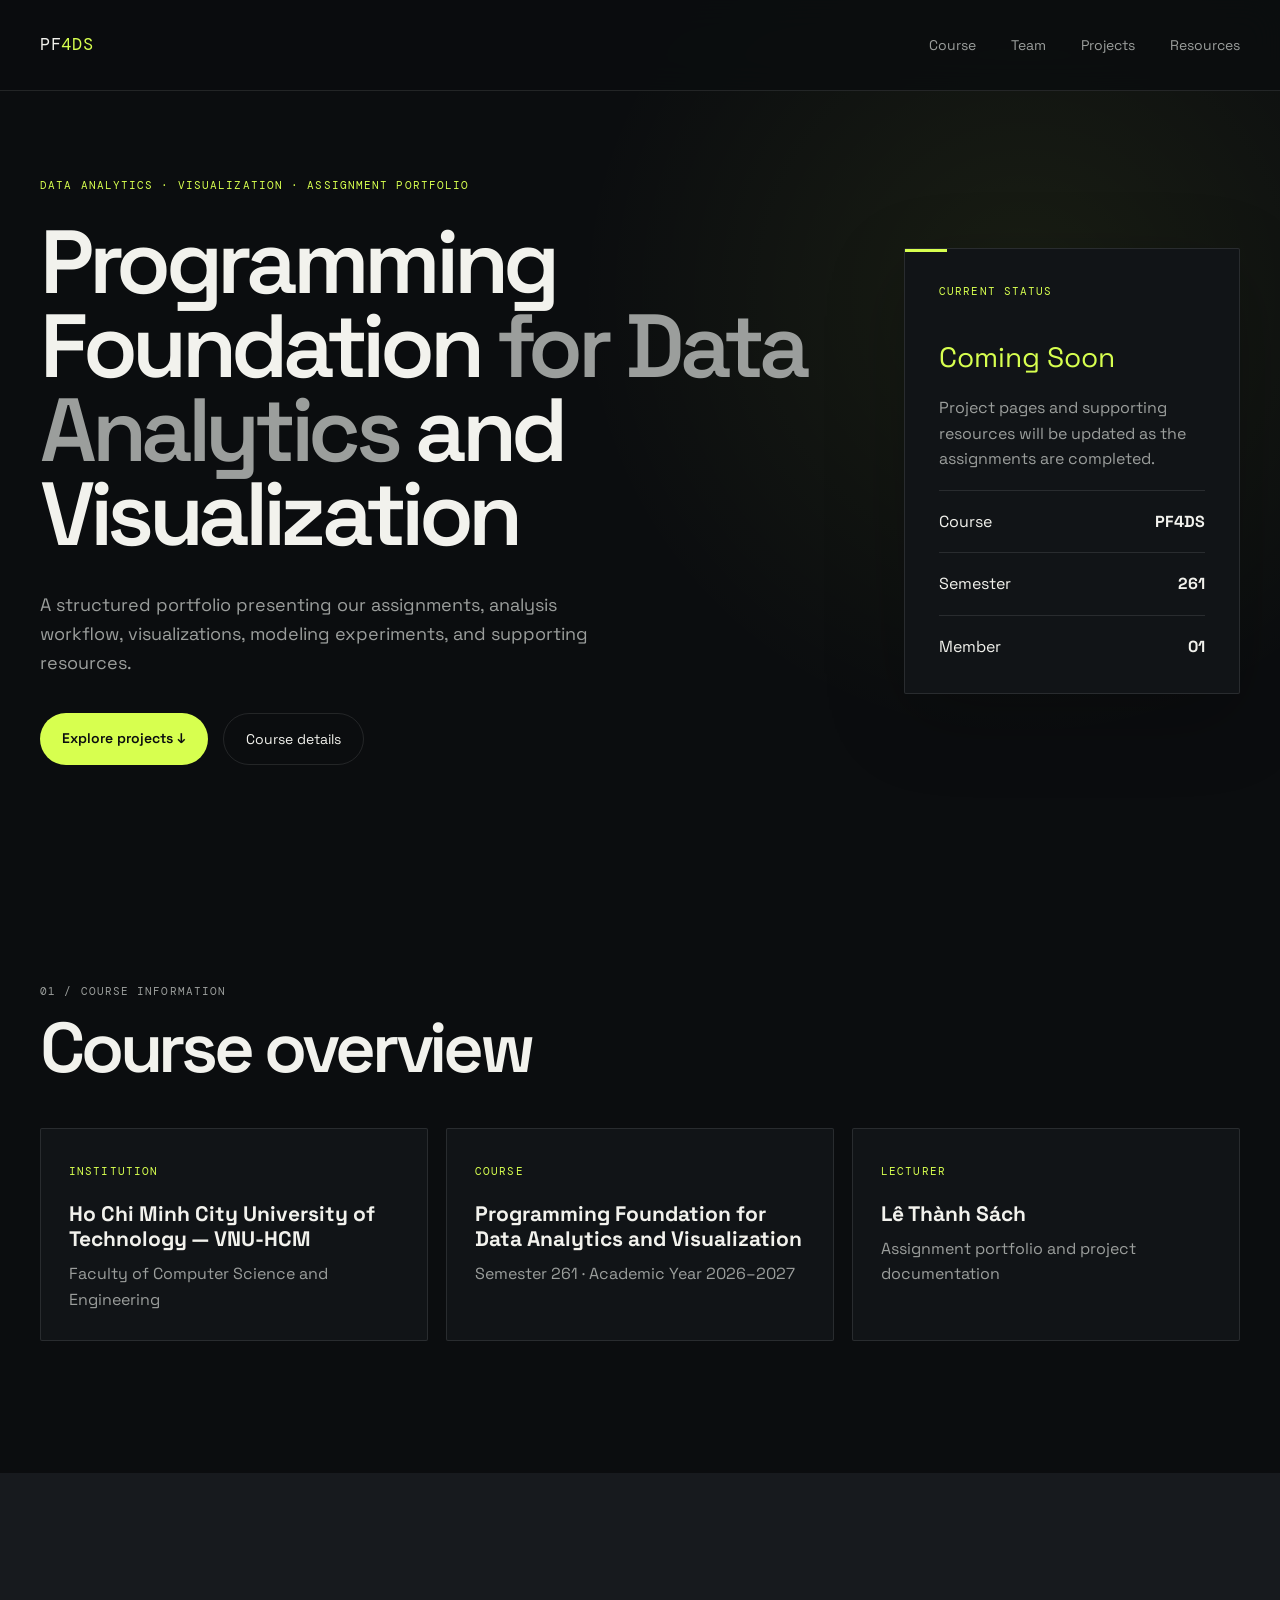
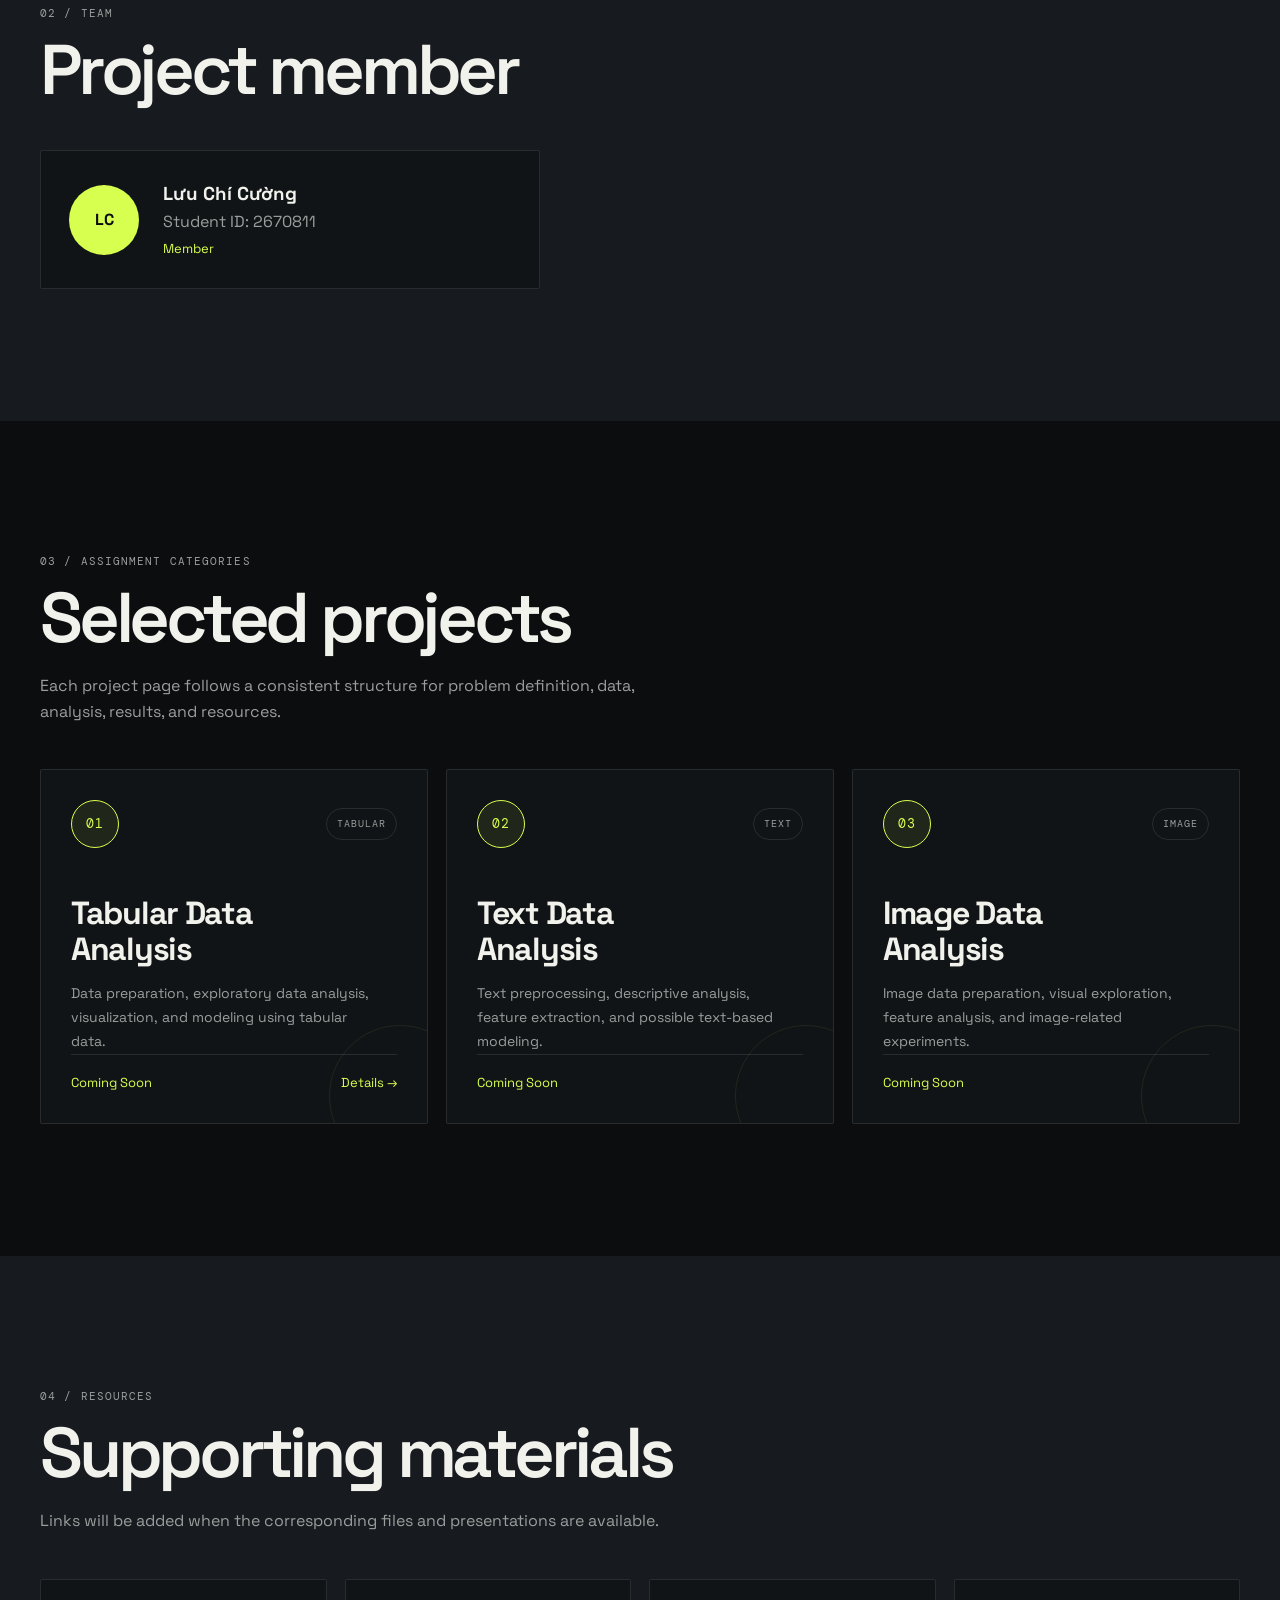
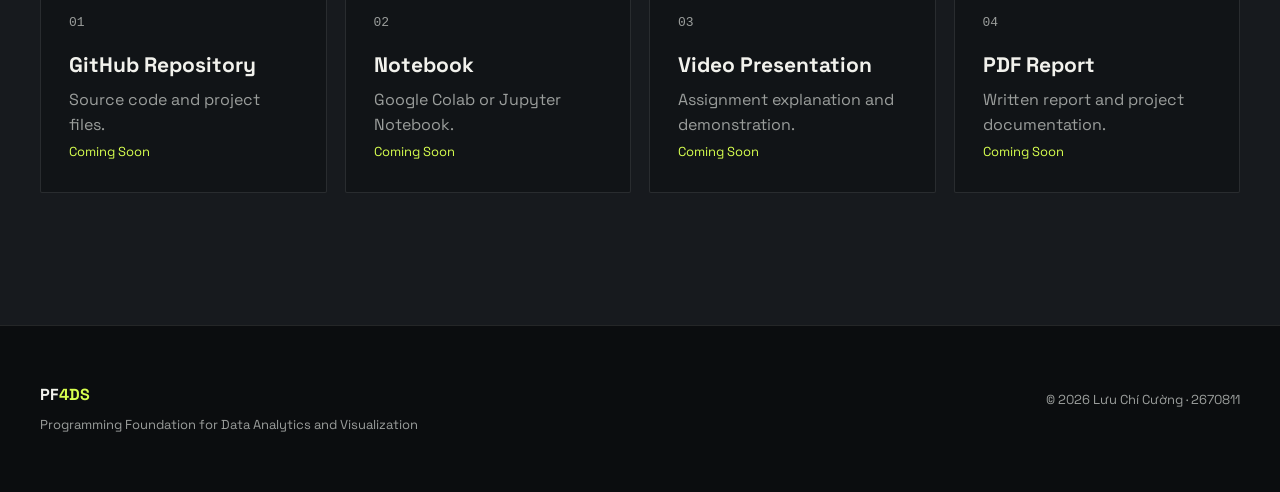
==== PF4DS/index.html @ 656faf9d "Add lift effect to PF4DS analysis cards Co-authored-by: Copilot <223556219+Copilot@users.noreply.git" ====
<!DOCTYPE html>
<html lang="en">
<head>
  <meta charset="UTF-8">
  <meta name="viewport" content="width=device-width, initial-scale=1.0">
  <meta name="description" content="Programming Foundation for Data Analytics and Visualization assignment portfolio.">
  <title>Programming Foundation for Data Analytics and Visualization</title>
  <link rel="stylesheet" href="style.css?v=10">
  <script defer src="script.js"></script>
</head>
<body>
  <header class="site-header">
    <nav class="navbar container">
      <a class="brand" href="index.html">PF<span>4DS</span></a>
      <button class="menu-toggle" aria-label="Toggle navigation" aria-expanded="false">☰</button>
      <div class="nav-links">
        <a href="#course">Course</a>
        <a href="#team">Team</a>
        <a href="#projects">Projects</a>
        <a href="#resources">Resources</a>
      </div>
    </nav>
  </header>

  <main>
    <section class="hero container">
      <div class="hero-copy reveal">
        <p class="eyebrow">DATA ANALYTICS · VISUALIZATION · ASSIGNMENT PORTFOLIO</p>
        <h1>Programming Foundation <span>for Data Analytics</span> and Visualization</h1>
        <p class="hero-description">
          A structured portfolio presenting our assignments, analysis workflow,
          visualizations, modeling experiments, and supporting resources.
        </p>
        <div class="hero-actions">
          <a class="button button-primary" href="#projects">Explore projects ↓</a>
          <a class="button button-secondary" href="#course">Course details</a>
        </div>
      </div>
      <div class="hero-panel reveal">
        <div class="panel-label">CURRENT STATUS</div>
        <div class="status-large">Coming Soon</div>
        <p>Project pages and supporting resources will be updated as the assignments are completed.</p>
        <div class="panel-line"><span>Course</span><strong>PF4DS</strong></div>
        <div class="panel-line"><span>Semester</span><strong>261</strong></div>
        <div class="panel-line"><span>Member</span><strong>01</strong></div>
      </div>
    </section>

    <section id="course" class="section container">
      <div class="section-heading reveal">
        <p class="eyebrow">01 / COURSE INFORMATION</p>
        <h2>Course overview</h2>
      </div>
      <div class="info-grid">
        <article class="info-card reveal">
          <span class="card-label">Institution</span>
          <h3>Ho Chi Minh City University of Technology — VNU-HCM</h3>
          <p>Faculty of Computer Science and Engineering</p>
        </article>
        <article class="info-card reveal">
          <span class="card-label">Course</span>
          <h3>Programming Foundation for Data Analytics and Visualization</h3>
          <p>Semester 261 · Academic Year 2026–2027</p>
        </article>
        <article class="info-card reveal">
          <span class="card-label">Lecturer</span>
          <h3>Lê Thành Sách</h3>
          <p>Assignment portfolio and project documentation</p>
        </article>
      </div>
    </section>

    <section id="team" class="section section-muted">
      <div class="container">
        <div class="section-heading reveal">
          <p class="eyebrow">02 / TEAM</p>
          <h2>Project member</h2>
        </div>
        <div class="team-card reveal">
          <div class="avatar">LC</div>
          <div>
            <h3>Lưu Chí Cường</h3>
            <p>Student ID: 2670811</p>
            <span class="tag">Member</span>
          </div>
        </div>
      </div>
    </section>

    <section id="projects" class="section container">
      <div class="section-heading reveal">
        <p class="eyebrow">03 / ASSIGNMENT CATEGORIES</p>
        <h2>Selected projects</h2>
        <p>Each project page follows a consistent structure for problem definition, data, analysis, results, and resources.</p>
      </div>

      <div class="project-grid">
        <article class="project-card reveal">
          <div class="project-top"><span class="project-number" aria-label="Project 01">01</span><span class="project-type">TABULAR</span></div>
          <h3>Tabular Data Analysis</h3>
          <p>Data preparation, exploratory data analysis, visualization, and modeling using tabular data.</p>
          <div class="project-footer"><span class="coming-soon">Coming Soon</span><a class="text-link" href="../tabular/index.html">Details →</a></div>
        </article>

        <article class="project-card reveal">
          <div class="project-top"><span class="project-number" aria-label="Project 02">02</span><span class="project-type">TEXT</span></div>
          <h3>Text Data Analysis</h3>
          <p>Text preprocessing, descriptive analysis, feature extraction, and possible text-based modeling.</p>
          <div class="project-footer"><span class="coming-soon">Coming Soon</span></div>
        </article>

        <article class="project-card reveal">
          <div class="project-top"><span class="project-number" aria-label="Project 03">03</span><span class="project-type">IMAGE</span></div>
          <h3>Image Data Analysis</h3>
          <p>Image data preparation, visual exploration, feature analysis, and image-related experiments.</p>
          <div class="project-footer"><span class="coming-soon">Coming Soon</span></div>
        </article>
      </div>
    </section>

    <section id="resources" class="section section-muted">
      <div class="container">
        <div class="section-heading reveal">
          <p class="eyebrow">04 / RESOURCES</p>
          <h2>Supporting materials</h2>
          <p>Links will be added when the corresponding files and presentations are available.</p>
        </div>
        <div class="resource-grid">
          <div class="resource-card reveal"><span>01</span><h3>GitHub Repository</h3><p>Source code and project files.</p><span class="coming-soon">Coming Soon</span></div>
          <div class="resource-card reveal"><span>02</span><h3>Notebook</h3><p>Google Colab or Jupyter Notebook.</p><span class="coming-soon">Coming Soon</span></div>
          <div class="resource-card reveal"><span>03</span><h3>Video Presentation</h3><p>Assignment explanation and demonstration.</p><span class="coming-soon">Coming Soon</span></div>
          <div class="resource-card reveal"><span>04</span><h3>PDF Report</h3><p>Written report and project documentation.</p><span class="coming-soon">Coming Soon</span></div>
        </div>
      </div>
    </section>
  </main>

  <footer class="site-footer">
    <div class="container footer-content">
      <div><strong>PF<span>4DS</span></strong><p>Programming Foundation for Data Analytics and Visualization</p></div>
      <p>© 2026 Lưu Chí Cường · 2670811</p>
    </div>
  </footer>
</body>
</html>
---- PF4DS/style.css ----
@import url("https://fonts.googleapis.com/css2?family=DM+Mono:wght@400;500&family=Space+Grotesk:wght@400;500;600;700&display=swap");

:root {
    --bg: #0b0d0f;
    --surface: #111417;
    --surface-2: #171a1e;
    --text: #f2f2ed;
    --muted: #9b9e9c;
    --accent: #d7ff4f;
    --border: rgba(255, 255, 255, 0.1);
    --border-strong: rgba(215, 255, 79, 0.38);
    --max-width: 1200px;
}

* {
    margin: 0;
    padding: 0;
    box-sizing: border-box;
}

html {
    scroll-behavior: smooth;
}

body {
    background:
        radial-gradient(circle at 80% 8%, rgba(215, 255, 79, 0.07), transparent 28rem),
        var(--bg);
    color: var(--text);
    font-family: "Space Grotesk", Arial, sans-serif;
    line-height: 1.6;
    overflow-x: hidden;
}

a {
    color: inherit;
    text-decoration: none;
}

.container {
    width: min(var(--max-width), calc(100% - 48px));
    margin-inline: auto;
}

.site-header {
    position: sticky;
    top: 0;
    z-index: 20;
    background: rgba(11, 13, 15, 0.86);
    backdrop-filter: blur(16px);
    border-bottom: 1px solid var(--border);
}

.navbar {
    height: 90px;
    display: flex;
    align-items: center;
    justify-content: space-between;
}

.brand {
    font-family: "DM Mono", monospace;
    font-size: 17px;
    letter-spacing: 0.04em;
}

.brand span,
.site-footer strong span {
    color: var(--accent);
}

.nav-links {
    display: flex;
    gap: 35px;
}

.nav-links a {
    color: var(--muted);
    font-size: 14px;
}

.nav-links a:hover {
    color: var(--text);
}

.nav-links a,
.button,
.project-card,
.info-card,
.resource-card,
.team-card {
    transition: color 0.25s ease, background-color 0.25s ease,
        border-color 0.25s ease, transform 0.35s ease, opacity 0.35s ease;
}

.button-primary:hover {
    background: #e5ff80;
    transform: translateY(-3px);
}

.button-secondary:hover {
    border-color: var(--accent);
    transform: translateY(-3px);
}

.project-card:hover,
.info-card:hover,
.resource-card:hover,
.team-card:hover {
    border-color: rgba(215, 255, 79, 0.5);
    transform: translateY(-6px);
}

.project-card {
    transition: color 0.25s ease, background-color 0.35s ease,
        border-color 0.35s ease, box-shadow 0.35s ease, transform 0.35s ease;
}

.project-card:hover {
    background: linear-gradient(145deg, #171b1e, var(--surface));
    border-color: var(--border-strong);
    transform: translateY(-12px);
    box-shadow: 0 24px 52px rgba(0, 0, 0, 0.38),
        0 0 0 1px rgba(215, 255, 79, 0.12),
        0 0 36px rgba(215, 255, 79, 0.08);
}

.project-card.reveal.visible:hover {
    transform: translateY(-12px);
}

.project-card::before {
    content: "";
    position: absolute;
    inset: 0;
    background: linear-gradient(120deg, transparent 25%, rgba(215, 255, 79, 0.08), transparent 75%);
    transform: translateX(-115%);
    transition: transform 0.6s ease;
    pointer-events: none;
}

.project-card:hover::before {
    transform: translateX(115%);
}

.project-card > * {
    position: relative;
    z-index: 1;
    transition: transform 0.35s ease;
}

.project-card:hover .project-top {
    transform: translateY(-3px);
}

.project-card:hover h3 {
    transform: translateX(4px);
}

.project-card:hover .project-number {
    box-shadow: 0 0 0 5px rgba(215, 255, 79, 0.1);
}

.reveal {
    opacity: 0;
    transform: translateY(24px);
    transition: opacity 0.7s ease, transform 0.7s ease;
}

.project-card.reveal {
    transition: opacity 0.7s ease, transform 0.35s ease,
        background-color 0.35s ease, border-color 0.35s ease,
        box-shadow 0.35s ease;
}

.reveal.visible {
    opacity: 1;
    transform: translateY(0);
}

.info-grid .reveal:nth-child(2),
.project-grid .reveal:nth-child(2),
.resource-grid .reveal:nth-child(2) {
    transition-delay: 0.08s;
}

.info-grid .reveal:nth-child(3),
.project-grid .reveal:nth-child(3),
.resource-grid .reveal:nth-child(3) {
    transition-delay: 0.16s;
}

.resource-grid .reveal:nth-child(4) {
    transition-delay: 0.24s;
}

.menu-toggle {
    display: none;
    border: 0;
    background: transparent;
    color: var(--text);
    font-size: 24px;
}

.hero {
    min-height: min(760px, calc(100vh - 90px));
    display: grid;
    grid-template-columns: minmax(0, 1.4fr) minmax(280px, 0.6fr);
    align-items: center;
    gap: 80px;
    padding-top: 72px;
    padding-bottom: 72px;
}

.eyebrow,
.card-label,
.panel-label,
.project-type {
    color: var(--accent);
    font-family: "DM Mono", monospace;
    font-size: 11px;
    letter-spacing: 0.1em;
    text-transform: uppercase;
}

.hero h1 {
    max-width: 850px;
    margin-top: 25px;
    font-size: clamp(3.5rem, 7vw, 6.5rem);
    font-weight: 600;
    line-height: 0.94;
    letter-spacing: -0.06em;
}

.hero h1 span {
    color: var(--muted);
}

.hero-description {
    max-width: 550px;
    margin-top: 35px;
    color: var(--muted);
    font-size: 18px;
}

.hero-actions {
    display: flex;
    flex-wrap: wrap;
    gap: 15px;
    margin-top: 35px;
}

.button {
    display: inline-block;
    padding: 14px 22px;
    border-radius: 100px;
    font-size: 14px;
}

.button-primary {
    background: var(--accent);
    color: var(--bg);
    font-weight: 600;
}

.button-secondary {
    border: 1px solid var(--border);
}

.hero-panel,
.info-card,
.project-card,
.resource-card,
.team-card {
    background: var(--surface);
    border: 1px solid var(--border);
}

.hero-panel {
    position: relative;
    padding: 34px;
    border-radius: 2px;
    box-shadow: 0 24px 80px rgba(0, 0, 0, 0.24);
}

.hero-panel::before {
    content: "";
    position: absolute;
    top: 0;
    left: 0;
    width: 42px;
    height: 3px;
    background: var(--accent);
}

.status-large {
    margin: 35px 0 15px;
    color: var(--accent);
    font-size: 28px;
}

.hero-panel p,
.info-card p,
.project-card p,
.resource-card p,
.team-card p,
.section-heading > p {
    color: var(--muted);
}

.panel-line,
.project-footer {
    display: flex;
    justify-content: space-between;
    gap: 20px;
    padding-top: 18px;
    margin-top: 18px;
    border-top: 1px solid var(--border);
}

.section {
    padding: 132px 0;
    scroll-margin-top: 90px;
}

.section-muted {
    background: var(--surface-2);
}

.section-heading {
    margin-bottom: 45px;
}

.section-heading h2 {
    margin-top: 12px;
    font-size: clamp(2.8rem, 5.5vw, 5.5rem);
    font-weight: 600;
    line-height: 1;
    letter-spacing: -0.06em;
}

.section-heading > p:last-child {
    max-width: 620px;
    margin-top: 20px;
}

.info-grid,
.project-grid,
.resource-grid {
    display: grid;
    gap: 18px;
}

.info-grid {
    grid-template-columns: repeat(3, 1fr);
}

.info-card,
.resource-card {
    padding: 28px;
    border-radius: 2px;
}

.info-card h3,
.resource-card h3 {
    margin: 18px 0 10px;
    font-size: 21px;
    line-height: 1.2;
}

.team-card {
    display: flex;
    align-items: center;
    gap: 24px;
    max-width: 500px;
    padding: 28px;
    border-radius: 2px;
}

.avatar {
    display: grid;
    width: 70px;
    height: 70px;
    place-items: center;
    background: var(--accent);
    color: var(--bg);
    font-weight: 700;
    border-radius: 50%;
}

.tag,
.coming-soon,
.text-link {
    color: var(--accent);
    font-size: 13px;
}

.project-grid {
    grid-template-columns: repeat(3, 1fr);
}

.project-card {
    position: relative;
    min-height: 320px;
    padding: 30px;
    display: flex;
    flex-direction: column;
    border-radius: 2px;
    overflow: hidden;
}

.project-card::after {
    content: "";
    position: absolute;
    right: -44px;
    bottom: -44px;
    width: 140px;
    height: 140px;
    border: 1px solid rgba(215, 255, 79, 0.08);
    border-radius: 50%;
    pointer-events: none;
}

.project-top {
    display: flex;
    align-items: center;
    justify-content: space-between;
    gap: 16px;
}

.project-number {
    display: inline-grid;
    width: 48px;
    height: 48px;
    place-items: center;
    flex: 0 0 48px;
    border: 1px solid var(--accent);
    border-radius: 50%;
    background: rgba(215, 255, 79, 0.08);
    color: var(--accent);
    font-family: "DM Mono", monospace;
    font-size: 13px;
    letter-spacing: 0.04em;
}

.project-card:hover .project-number {
    background: var(--accent);
    color: var(--bg);
}

.project-type {
    padding: 7px 10px;
    border: 1px solid var(--border);
    border-radius: 999px;
    color: var(--muted);
    font-size: 10px;
}

.project-card h3 {
    max-width: 260px;
    margin-top: 48px;
    font-size: clamp(1.7rem, 2.5vw, 2rem);
    line-height: 1.12;
    letter-spacing: -0.04em;
}

.project-card p {
    max-width: 310px;
    margin-top: 14px;
    font-size: 14px;
    line-height: 1.7;
}

.project-footer {
    margin-top: auto;
}

.resource-grid {
    grid-template-columns: repeat(4, 1fr);
}

.resource-card > span:first-child {
    color: var(--muted);
    font-family: monospace;
}

.site-footer {
    padding: 56px 0;
    border-top: 1px solid var(--border);
}

.footer-content {
    display: flex;
    justify-content: space-between;
    gap: 30px;
}

.site-footer p {
    max-width: 400px;
    margin-top: 8px;
    color: var(--muted);
    font-size: 13px;
}

@media (max-width: 800px) {
    .navbar {
        height: 72px;
    }

    .menu-toggle {
        display: block;
    }

    .nav-links {
        display: none;
        position: absolute;
        top: 72px;
        right: 24px;
        left: 24px;
        z-index: 10;
        flex-direction: column;
        gap: 0;
        padding: 12px 18px;
        background: var(--surface);
        border: 1px solid var(--border);
    }

    .nav-links.open {
        display: flex;
    }

    .nav-links a {
        padding: 10px 0;
    }

    .hero {
        min-height: auto;
        grid-template-columns: 1fr;
        gap: 45px;
        padding-top: 76px;
        padding-bottom: 76px;
    }

    .hero h1 {
        font-size: clamp(3rem, 13vw, 5rem);
        letter-spacing: -0.055em;
    }

    .info-grid,
    .project-grid,
    .resource-grid {
        grid-template-columns: 1fr;
    }

    .section {
        padding: 88px 0;
    }

    .footer-content {
        flex-direction: column;
    }
}

@media (prefers-reduced-motion: reduce) {
    html {
        scroll-behavior: auto;
    }

    *,
    *::before,
    *::after {
        transition-duration: 0.01ms !important;
        animation-duration: 0.01ms !important;
        animation-iteration-count: 1 !important;
    }

    .reveal {
        opacity: 1;
        transform: none;
    }
}
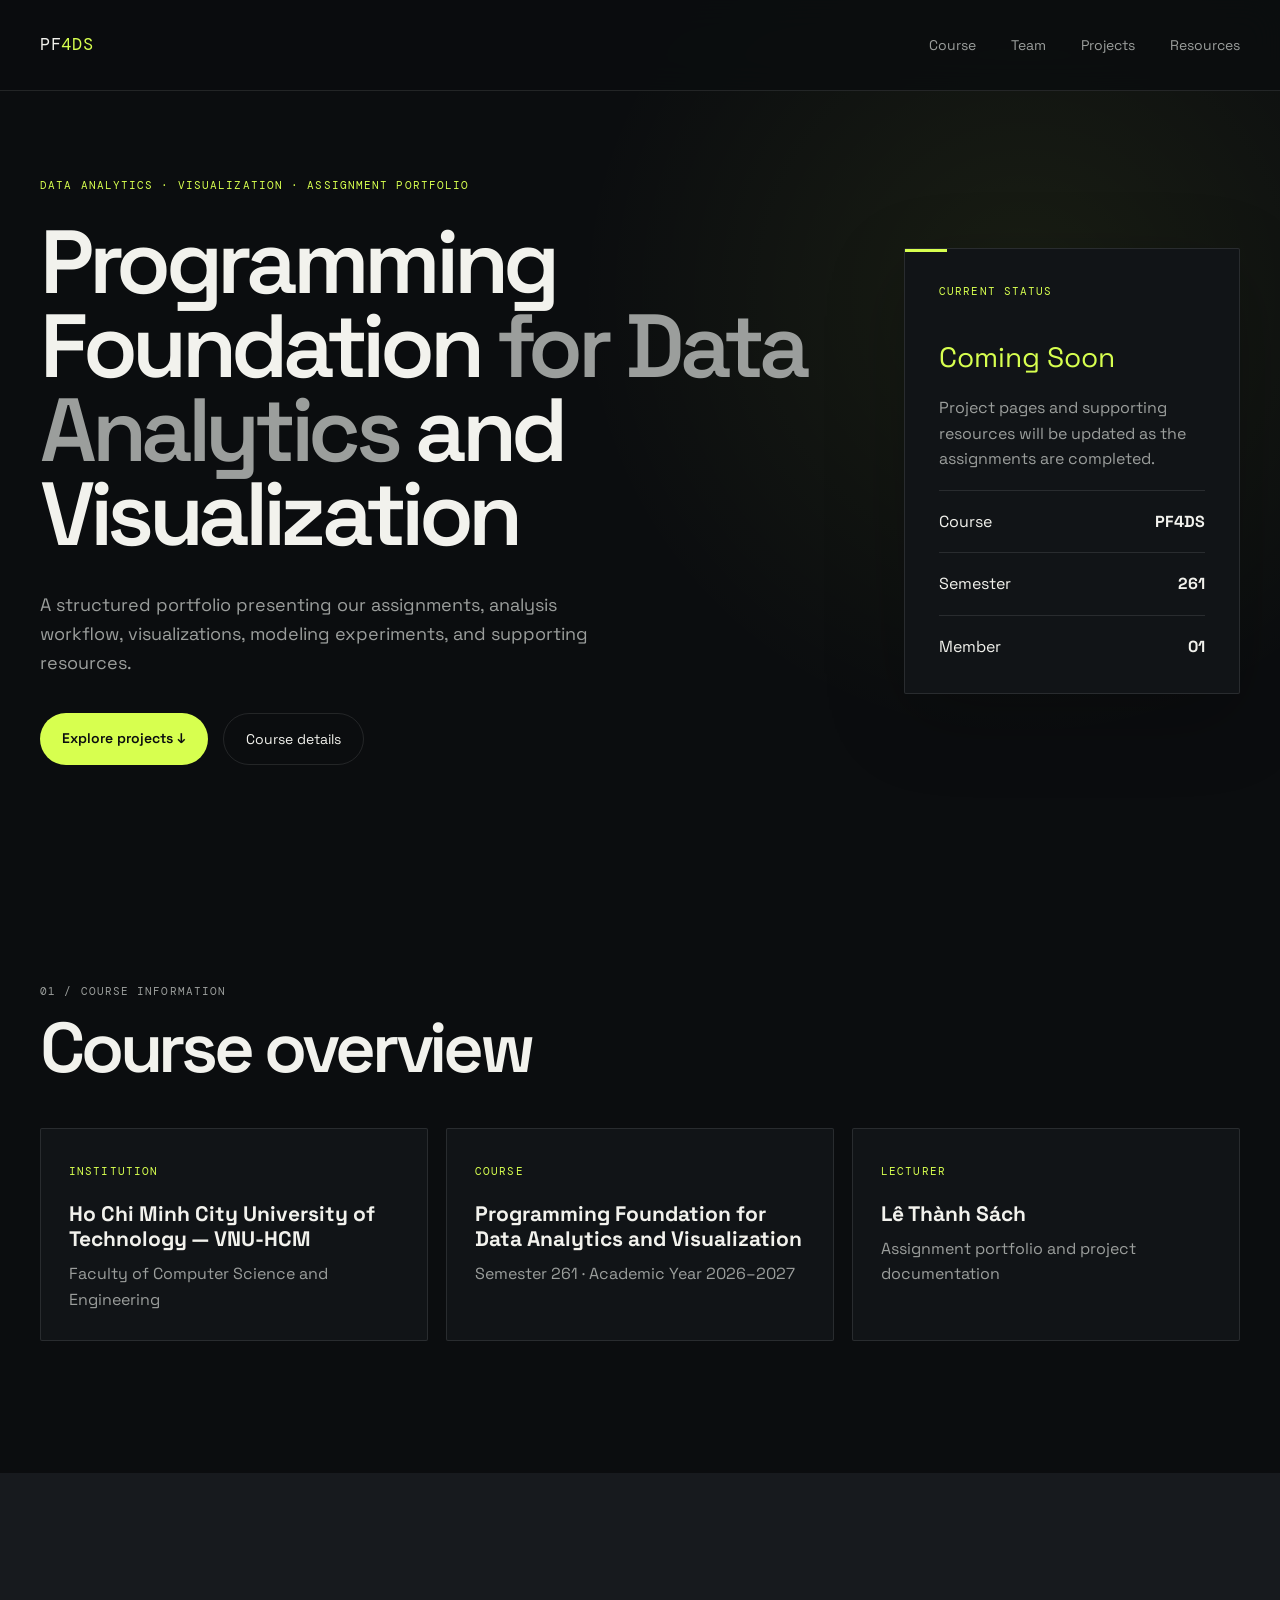
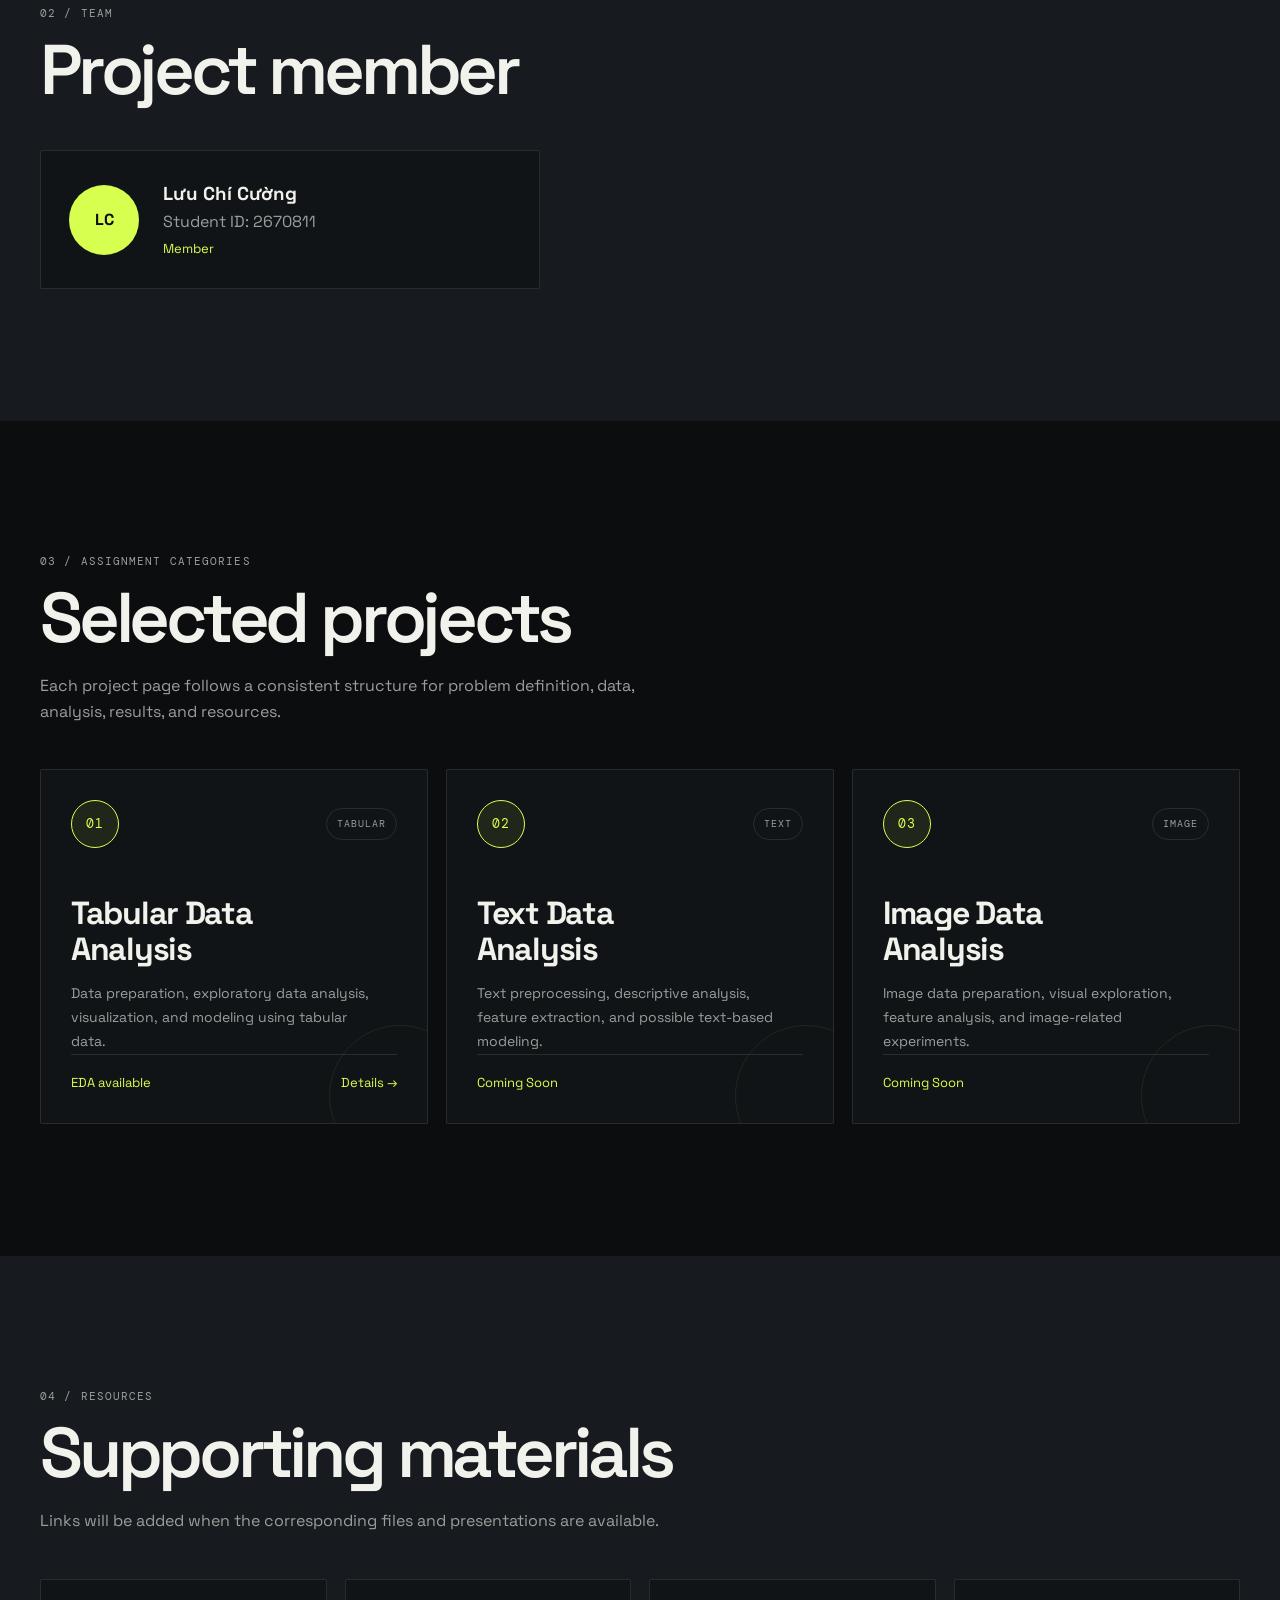
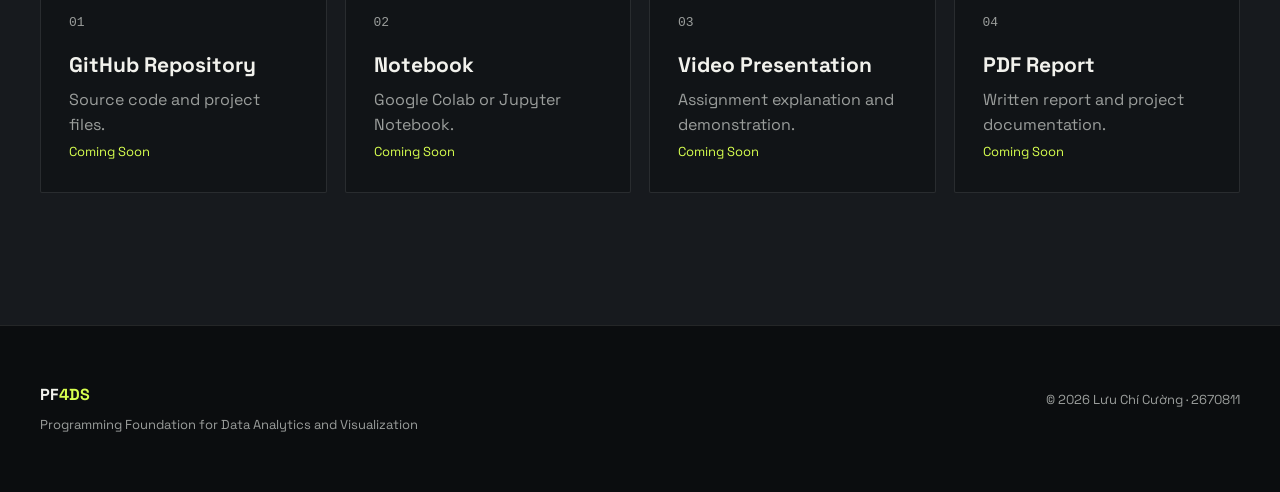
==== commit 6396a5bb: "Publish Adult Income tabular page under PF4DS Co-authored-by: Copilot <223556219+Copilot@users.norep" ====
--- a/PF4DS/index.html
+++ b/PF4DS/index.html
@@ -5,7 +5,7 @@
   <meta name="viewport" content="width=device-width, initial-scale=1.0">
   <meta name="description" content="Programming Foundation for Data Analytics and Visualization assignment portfolio.">
   <title>Programming Foundation for Data Analytics and Visualization</title>
-  <link rel="stylesheet" href="style.css?v=10">
+  <link rel="stylesheet" href="style.css?v=11">
   <script defer src="script.js"></script>
 </head>
 <body>
@@ -99,7 +99,7 @@
           <div class="project-top"><span class="project-number" aria-label="Project 01">01</span><span class="project-type">TABULAR</span></div>
           <h3>Tabular Data Analysis</h3>
           <p>Data preparation, exploratory data analysis, visualization, and modeling using tabular data.</p>
-          <div class="project-footer"><span class="coming-soon">Coming Soon</span><a class="text-link" href="../tabular/index.html">Details →</a></div>
+          <div class="project-footer"><span class="coming-soon">EDA available</span><a class="text-link" href="tabular/index.html">Details →</a></div>
         </article>
 
         <article class="project-card reveal">
--- a/PF4DS/style.css
+++ b/PF4DS/style.css
@@ -119,14 +119,15 @@
 .project-card:hover {
     background: linear-gradient(145deg, #171b1e, var(--surface));
     border-color: var(--border-strong);
-    transform: translateY(-12px);
+    transform: translateY(-14px) scale(1.015);
+    z-index: 2;
     box-shadow: 0 24px 52px rgba(0, 0, 0, 0.38),
         0 0 0 1px rgba(215, 255, 79, 0.12),
-        0 0 36px rgba(215, 255, 79, 0.08);
+        0 0 42px rgba(215, 255, 79, 0.1);
 }
 
 .project-card.reveal.visible:hover {
-    transform: translateY(-12px);
+    transform: translateY(-14px) scale(1.015);
 }
 
 .project-card::before {
@@ -397,10 +398,12 @@
 
 .project-grid {
     grid-template-columns: repeat(3, 1fr);
+    perspective: 1000px;
 }
 
 .project-card {
     position: relative;
+    z-index: 0;
     min-height: 320px;
     padding: 30px;
     display: flex;
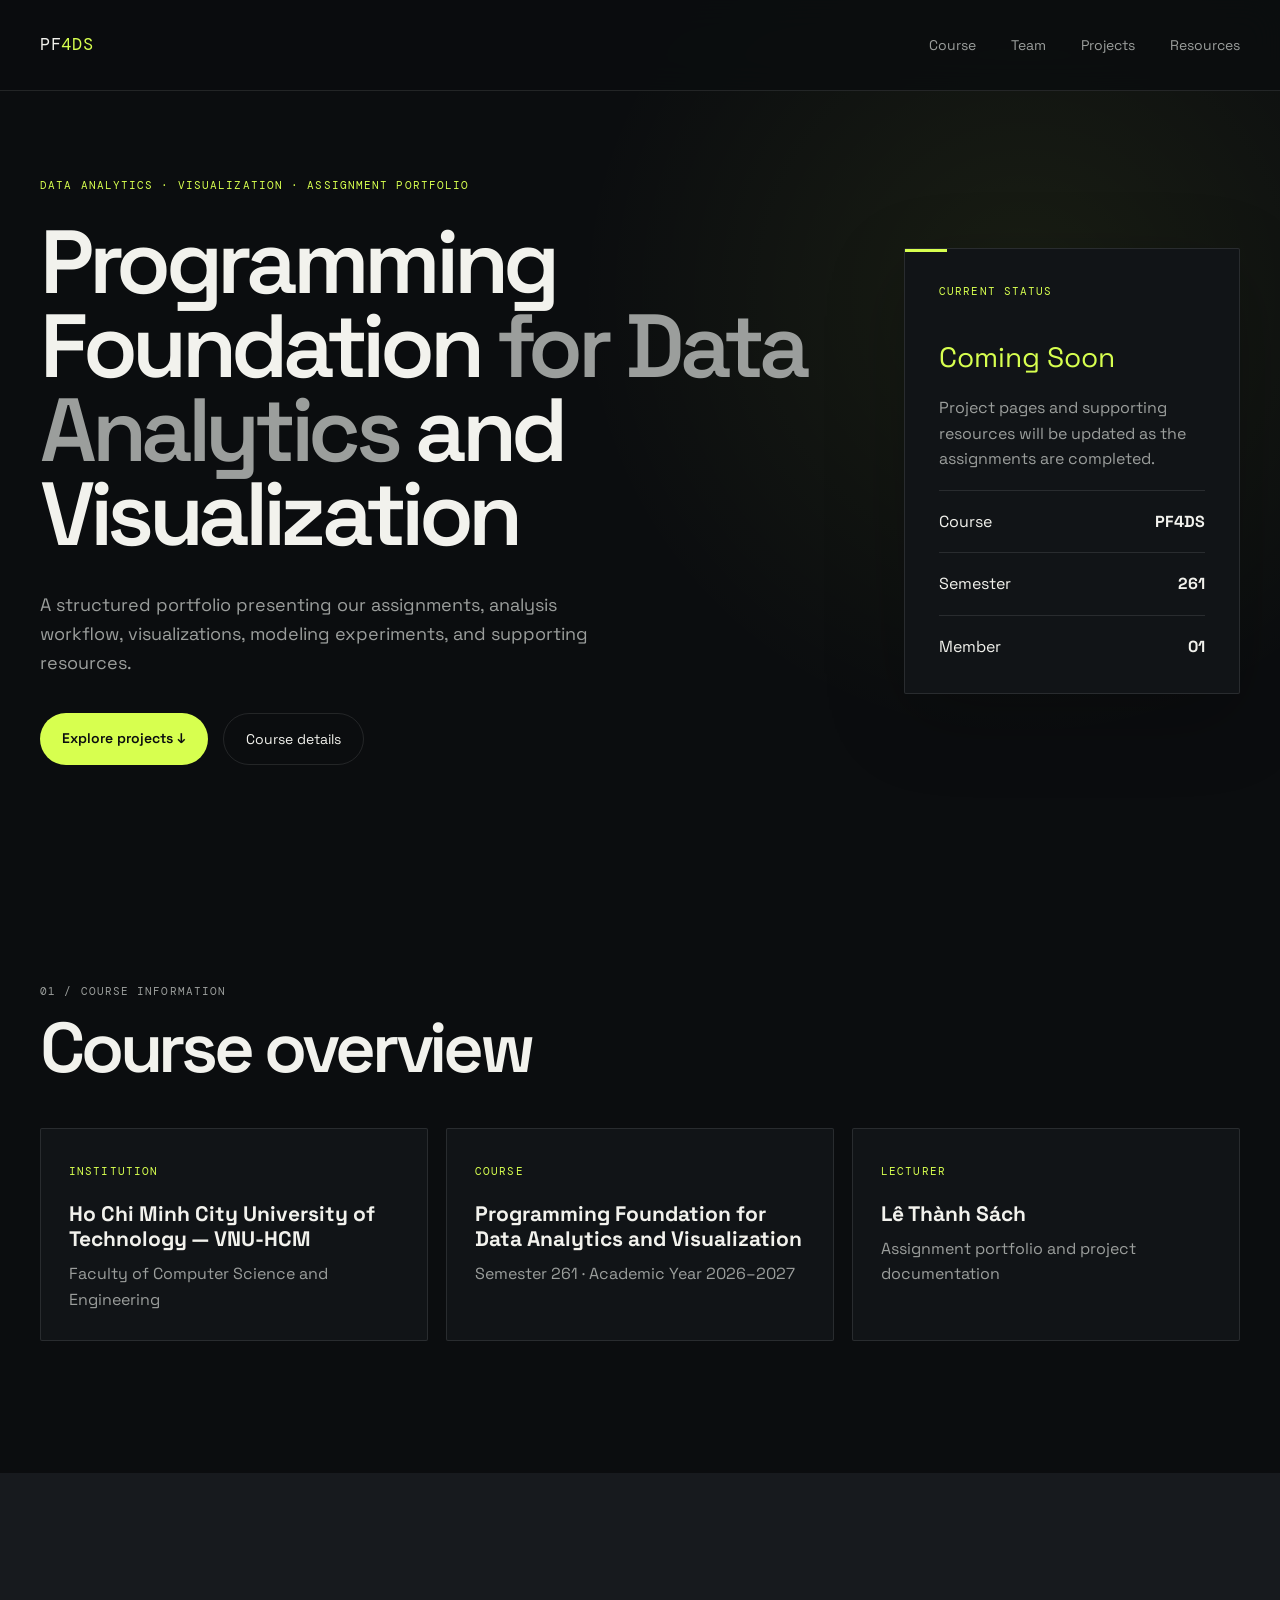
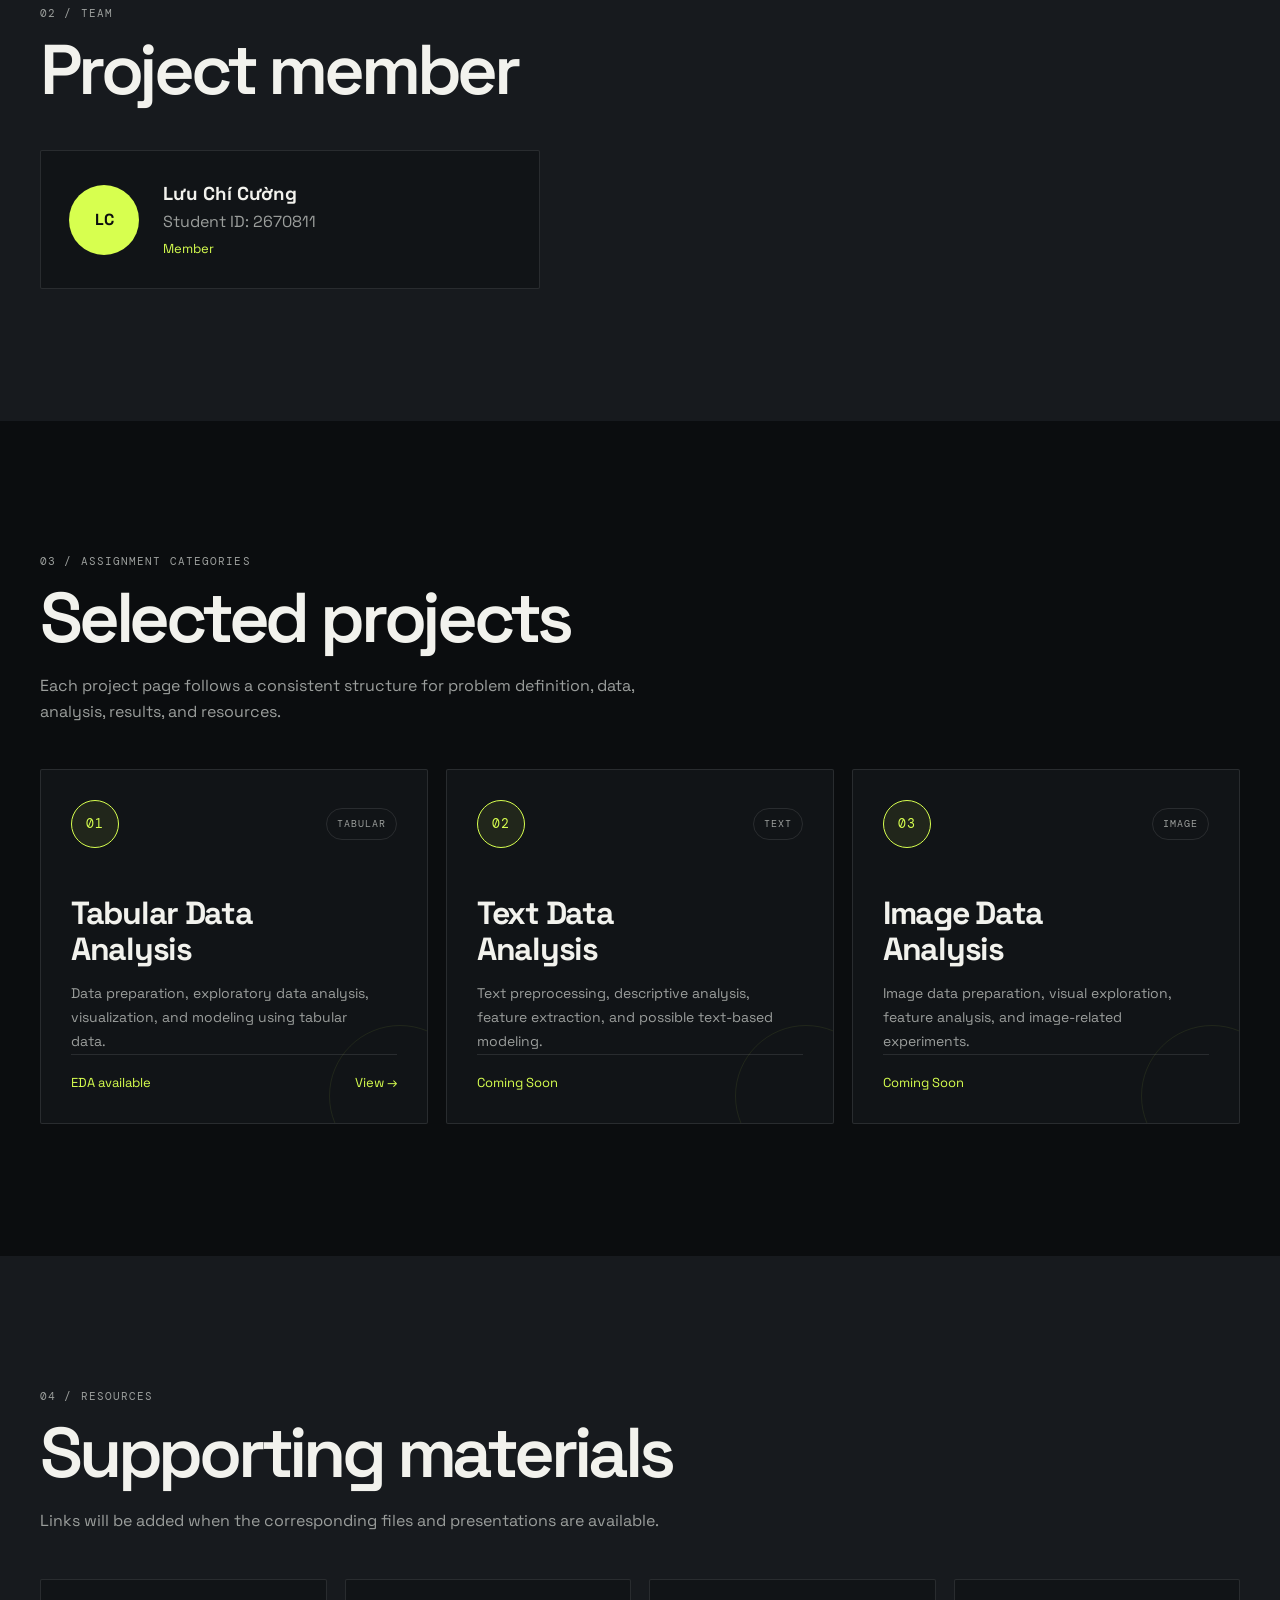
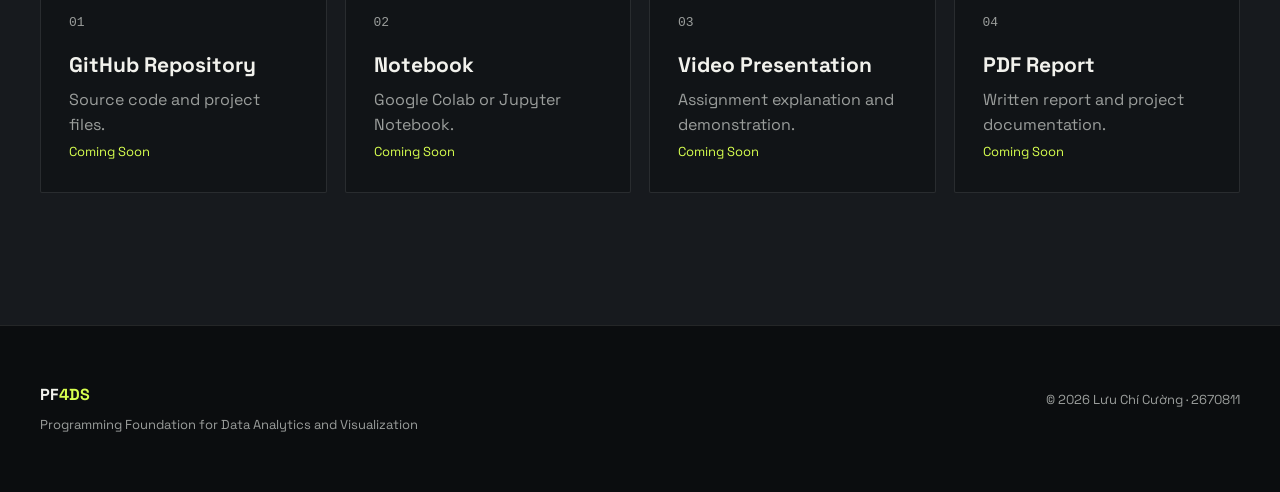
==== commit 8e4128af: "Refine tabular hero and landing view link Co-authored-by: Copilot <223556219+Copilot@users.noreply.g" ====
--- a/PF4DS/index.html
+++ b/PF4DS/index.html
@@ -99,7 +99,7 @@
           <div class="project-top"><span class="project-number" aria-label="Project 01">01</span><span class="project-type">TABULAR</span></div>
           <h3>Tabular Data Analysis</h3>
           <p>Data preparation, exploratory data analysis, visualization, and modeling using tabular data.</p>
-          <div class="project-footer"><span class="coming-soon">EDA available</span><a class="text-link" href="tabular/index.html">Details →</a></div>
+          <div class="project-footer"><span class="coming-soon">EDA available</span><a class="text-link" href="tabular/">View →</a></div>
         </article>
 
         <article class="project-card reveal">
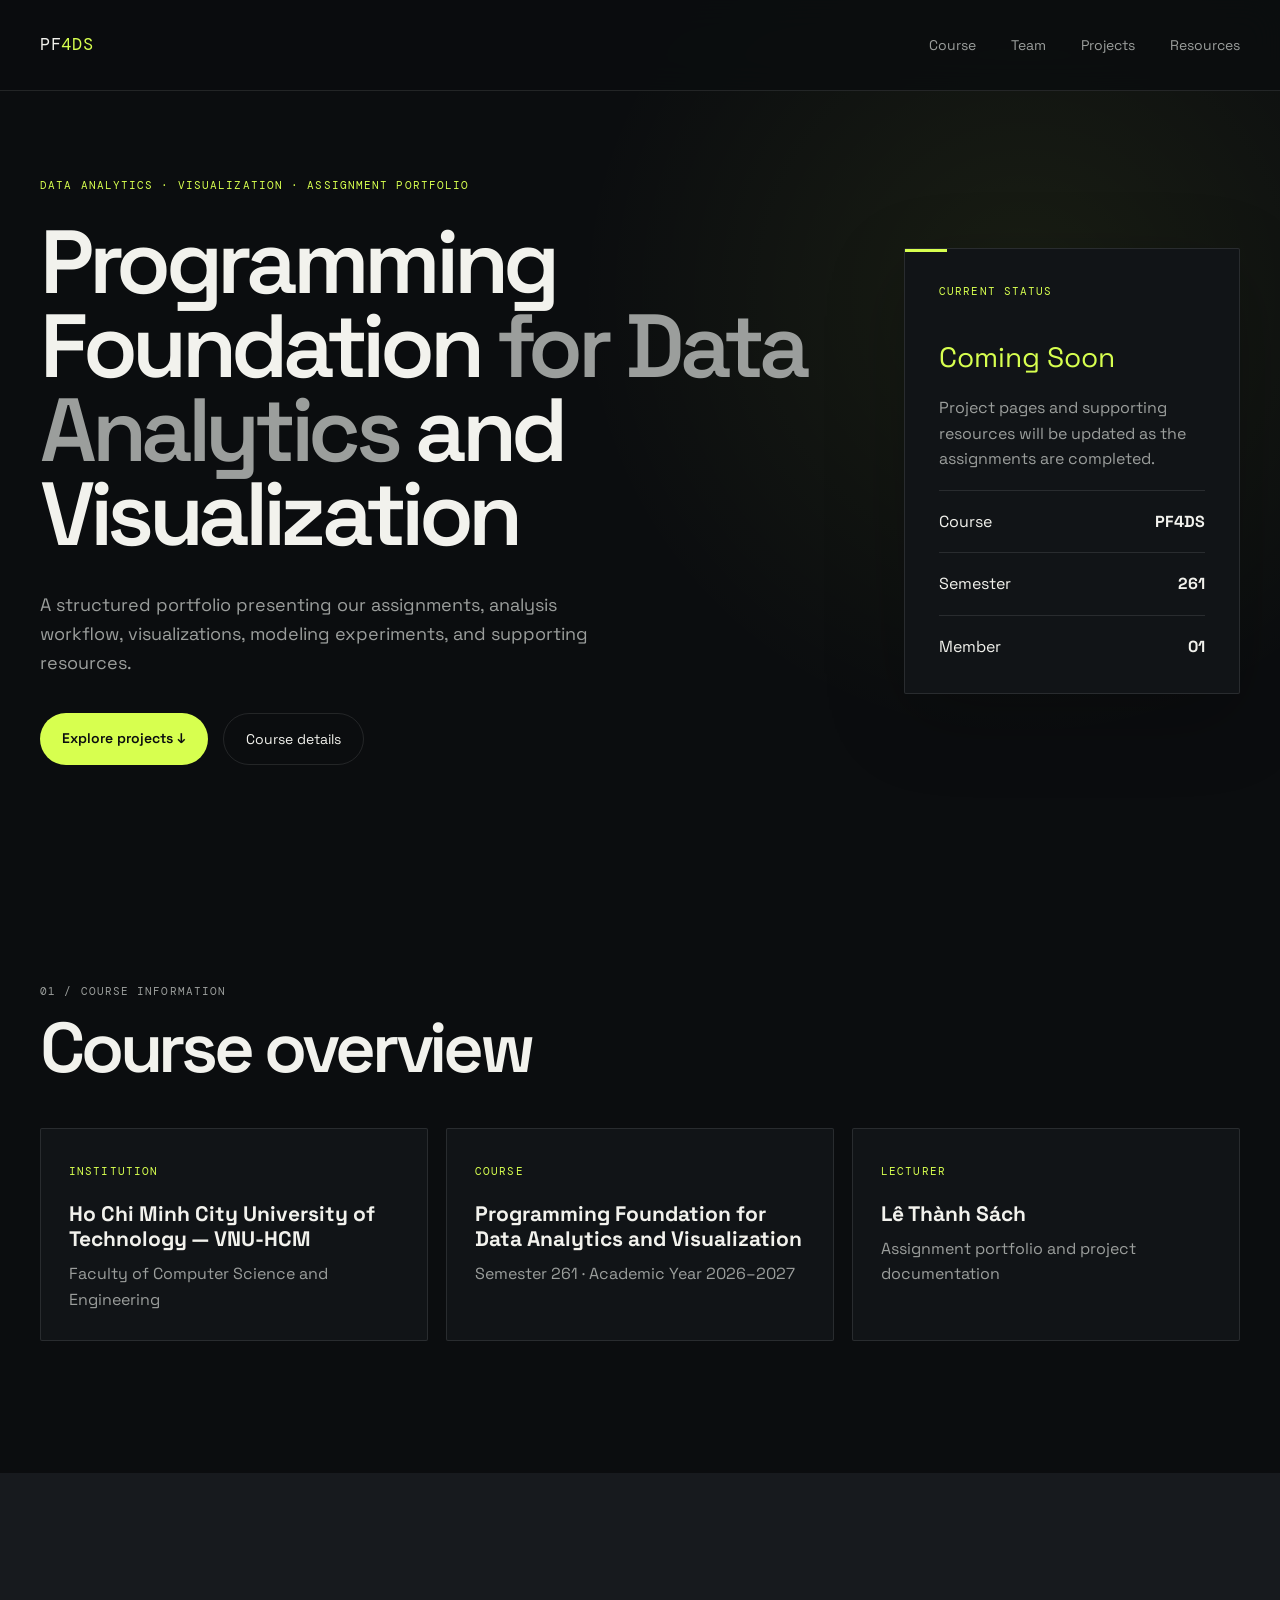
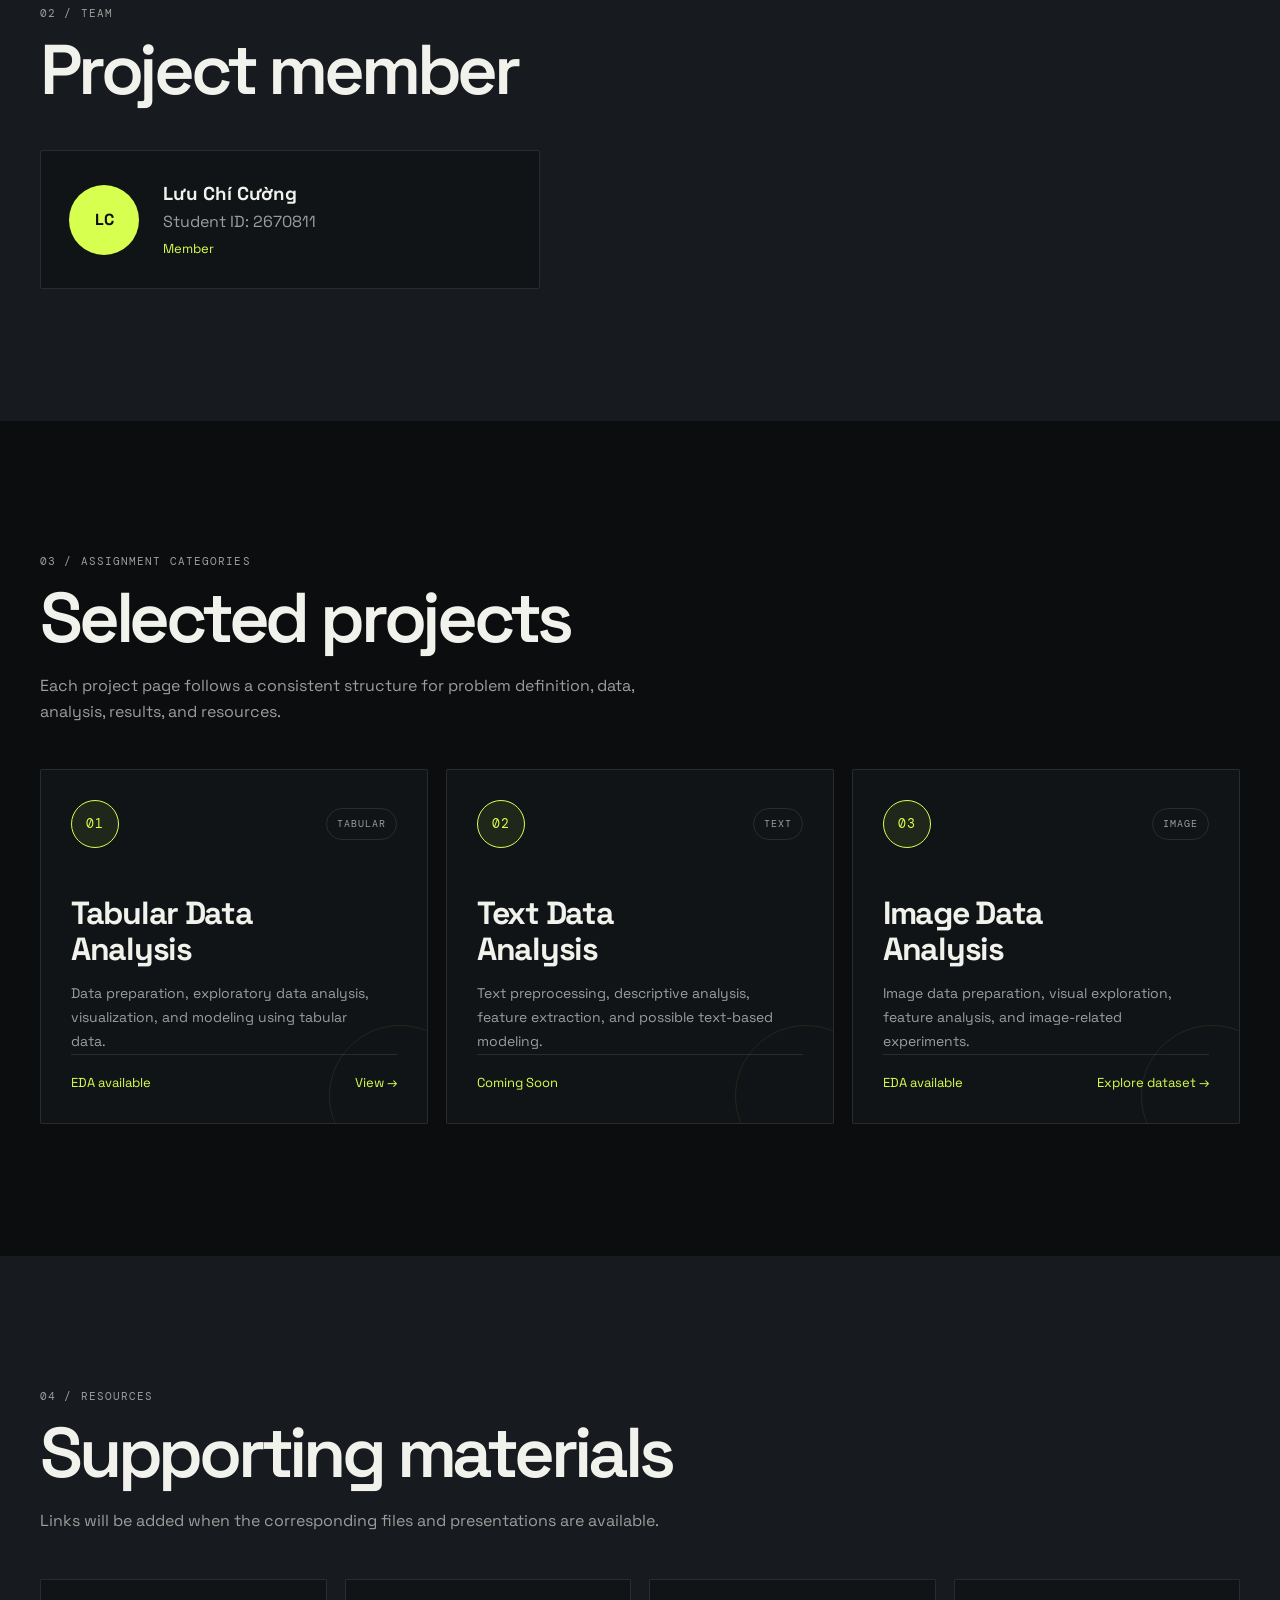
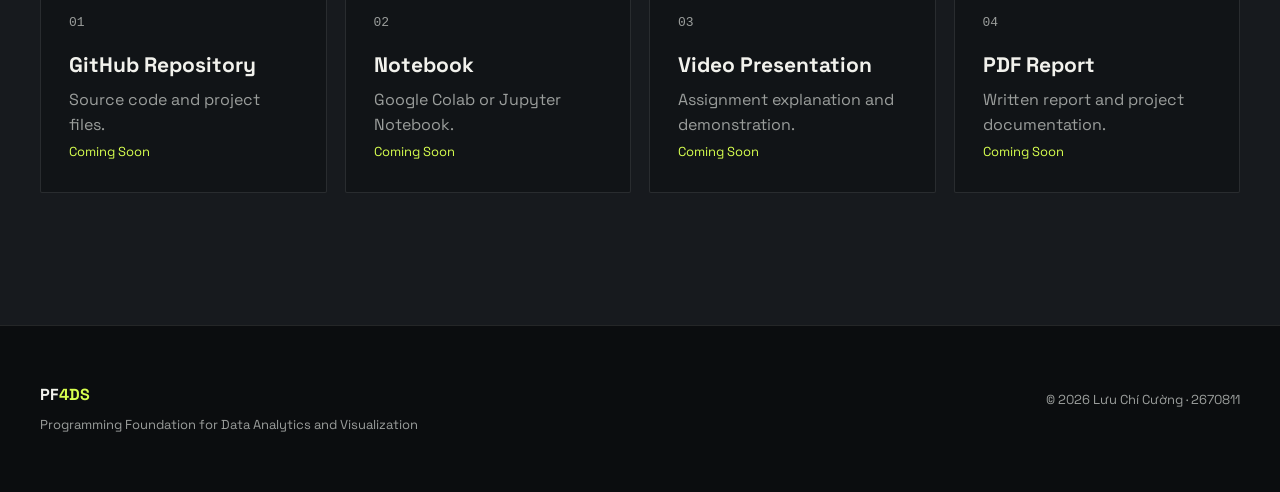
==== commit cb945780: "Add HAM10000 image dataset page" ====
--- a/PF4DS/index.html
+++ b/PF4DS/index.html
@@ -109,12 +109,12 @@
           <div class="project-footer"><span class="coming-soon">Coming Soon</span></div>
         </article>
 
-        <article class="project-card reveal">
+        <a class="project-card reveal" href="image/" aria-label="Explore the HAM10000 image dataset">
           <div class="project-top"><span class="project-number" aria-label="Project 03">03</span><span class="project-type">IMAGE</span></div>
           <h3>Image Data Analysis</h3>
           <p>Image data preparation, visual exploration, feature analysis, and image-related experiments.</p>
-          <div class="project-footer"><span class="coming-soon">Coming Soon</span></div>
-        </article>
+          <div class="project-footer"><span class="coming-soon">EDA available</span><span class="text-link">Explore dataset &rarr;</span></div>
+        </a>
       </div>
     </section>
 
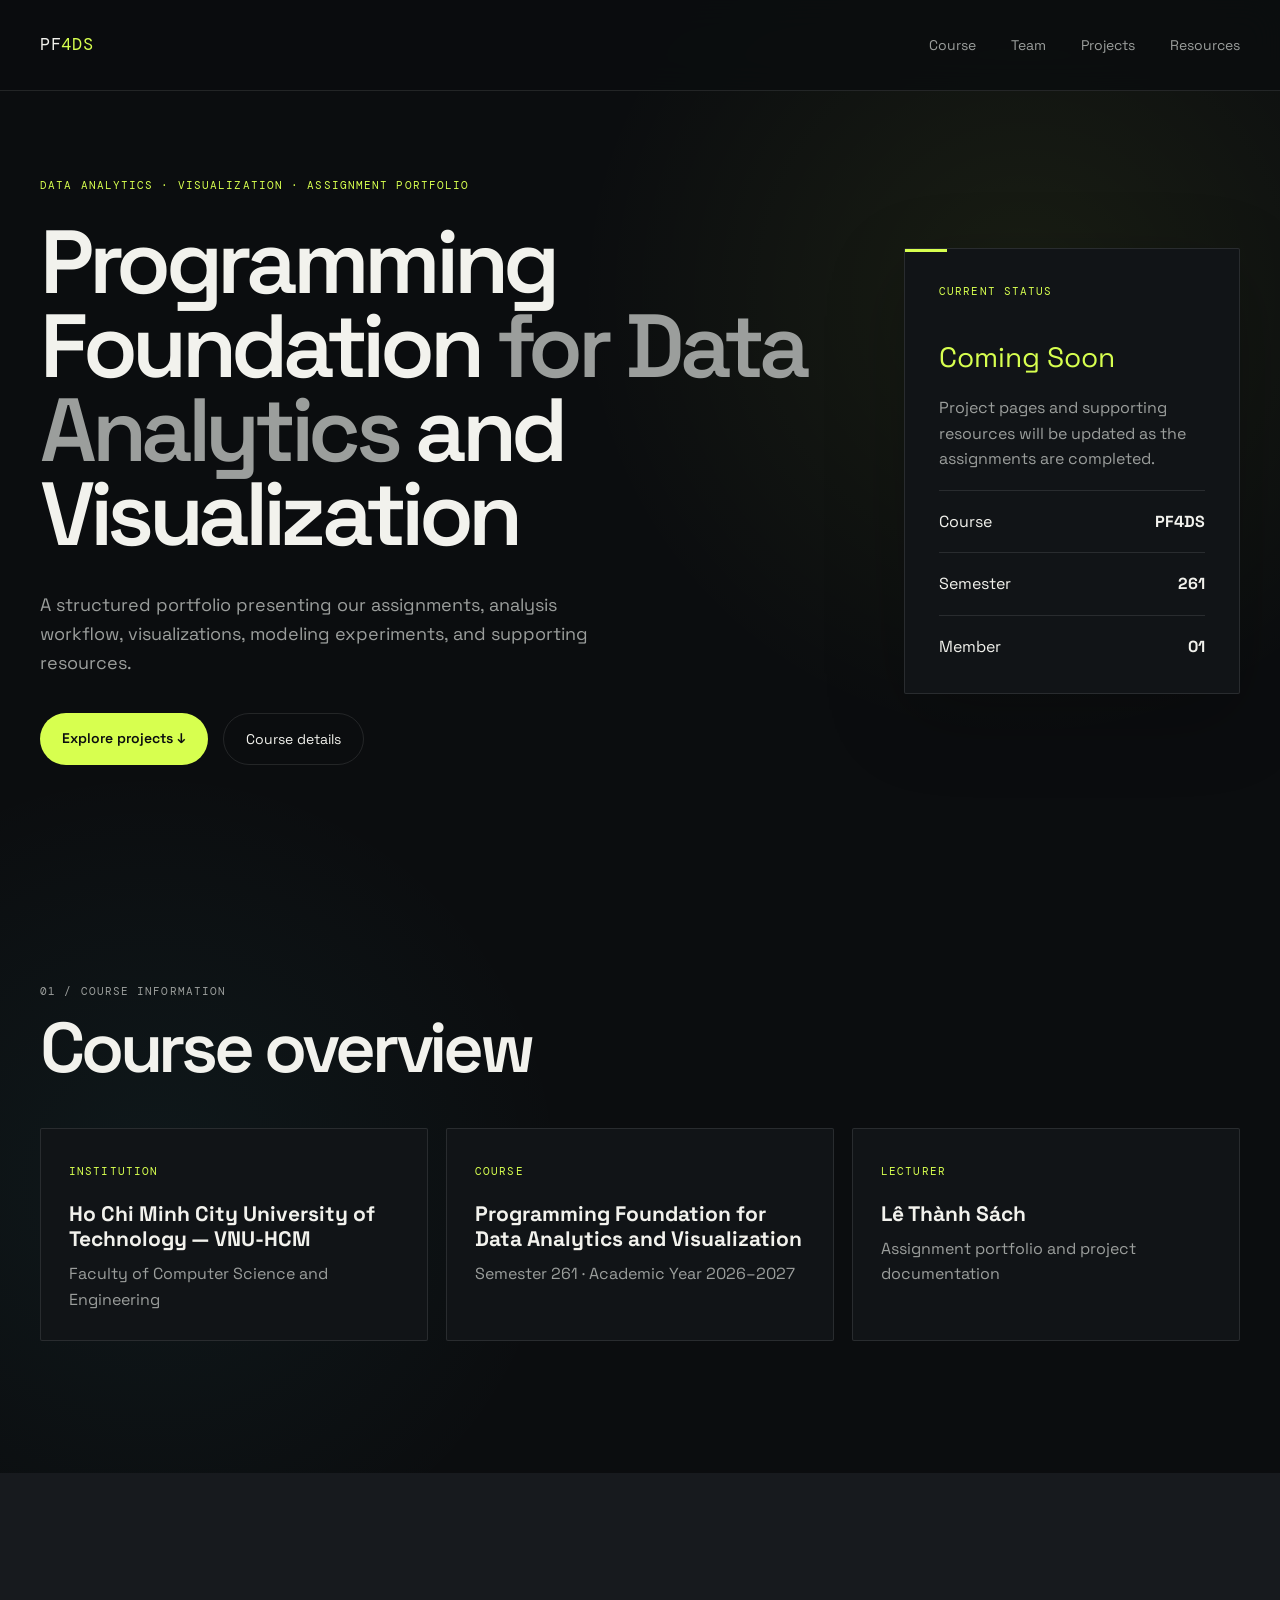
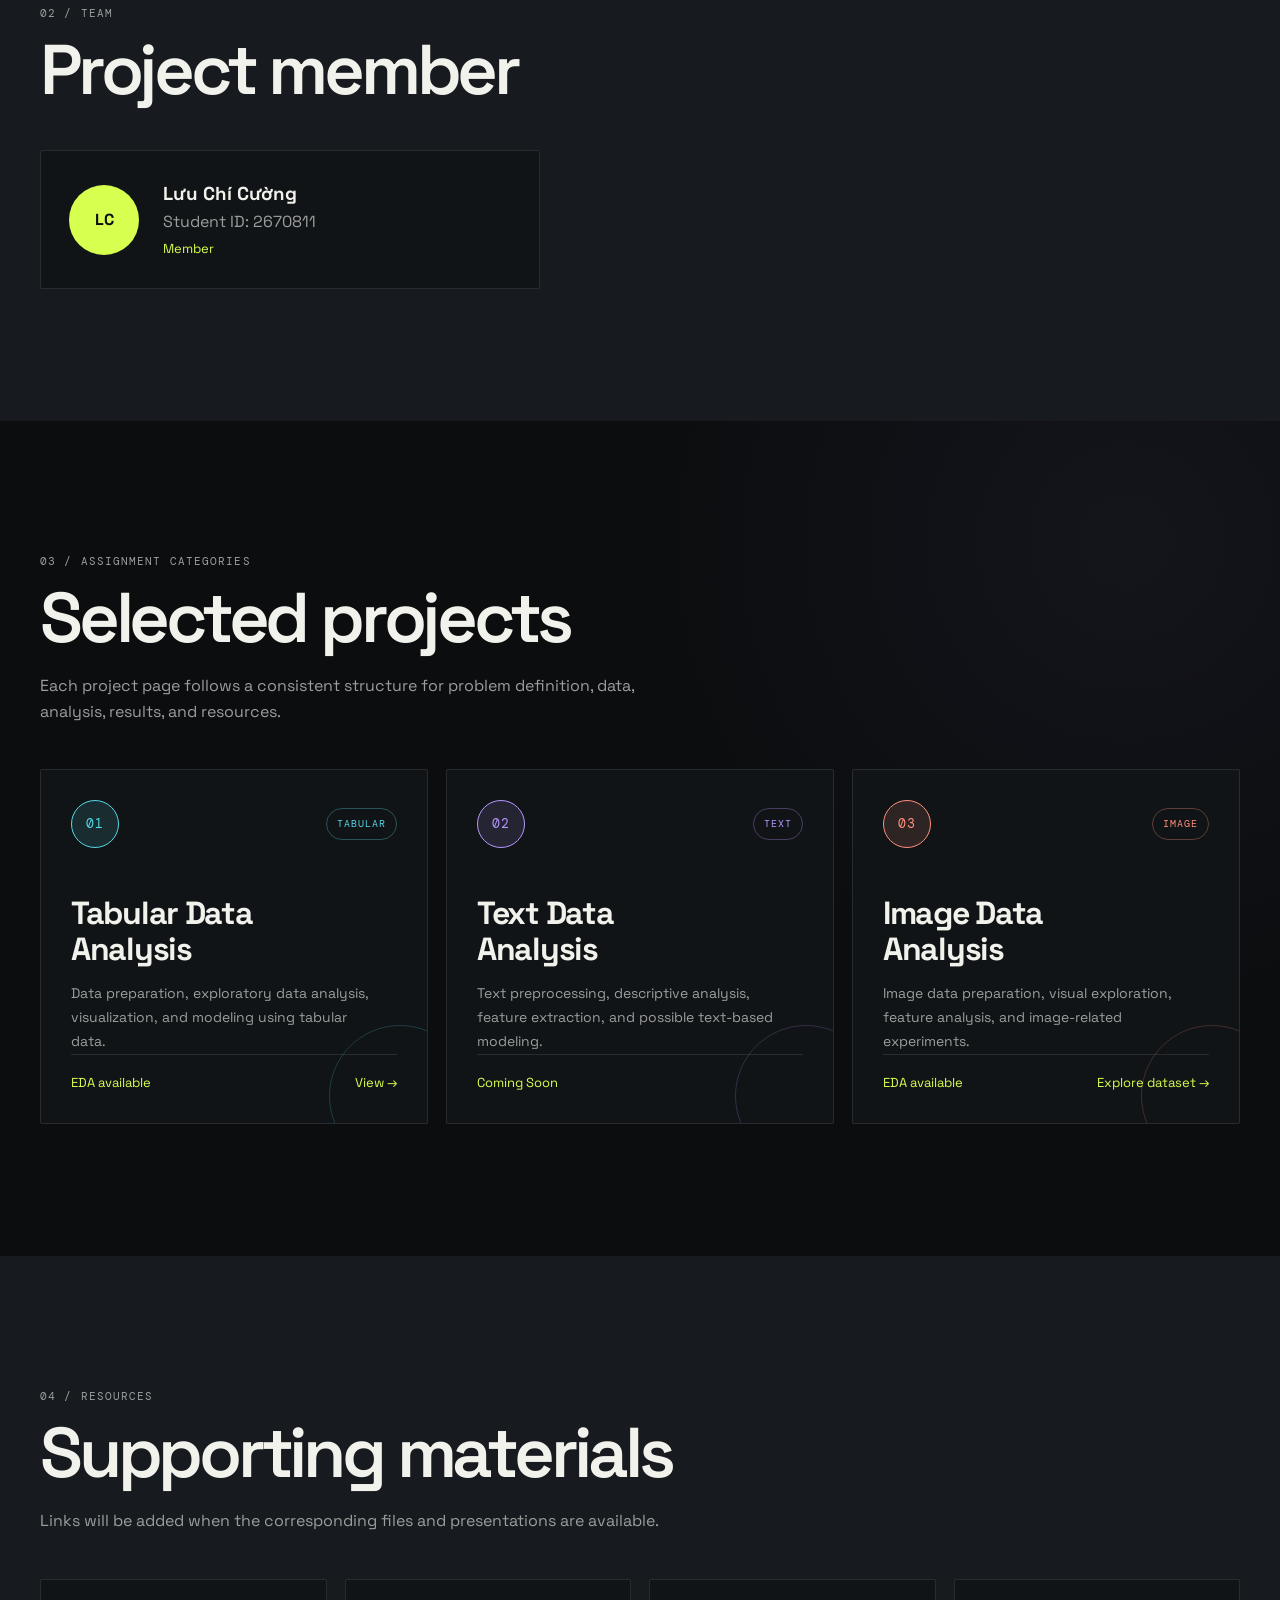
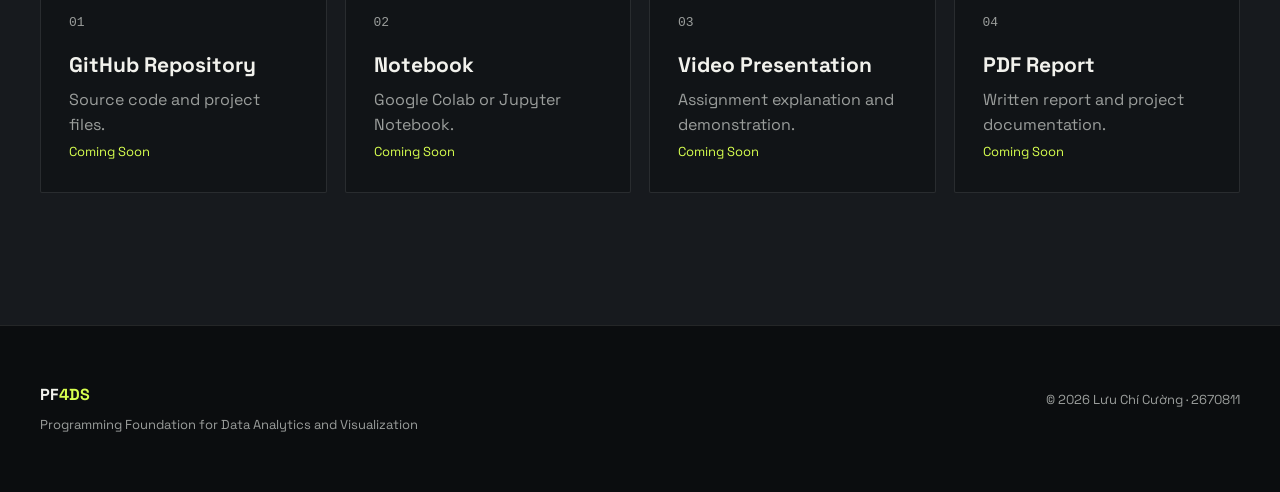
==== commit 0c26af75: "Add colorful accents across PF4DS pages" ====
--- a/PF4DS/index.html
+++ b/PF4DS/index.html
@@ -5,7 +5,7 @@
   <meta name="viewport" content="width=device-width, initial-scale=1.0">
   <meta name="description" content="Programming Foundation for Data Analytics and Visualization assignment portfolio.">
   <title>Programming Foundation for Data Analytics and Visualization</title>
-  <link rel="stylesheet" href="style.css?v=11">
+  <link rel="stylesheet" href="style.css?v=12">
   <script defer src="script.js"></script>
 </head>
 <body>
--- a/PF4DS/style.css
+++ b/PF4DS/style.css
@@ -582,3 +582,38 @@
         transform: none;
     }
 }
+
+
+/* Expanded accent palette: lime remains the brand color, with cool and warm tones for hierarchy. */
+:root {
+    --accent-cyan: #54d9e8;
+    --accent-violet: #b797ff;
+    --accent-coral: #ff907a;
+    --accent-amber: #ffc45e;
+    --accent-blue: #78a9ff;
+    --accent-mint: #83e6bf;
+}
+
+body {
+    background:
+        radial-gradient(circle at 12% 32%, rgba(84, 217, 232, 0.055), transparent 26rem),
+        radial-gradient(circle at 88% 58%, rgba(183, 151, 255, 0.055), transparent 30rem),
+        radial-gradient(circle at 80% 8%, rgba(215, 255, 79, 0.07), transparent 28rem),
+        var(--bg);
+}
+
+.project-grid .project-card:nth-child(6n + 1) { --card-accent: var(--accent-cyan); }
+.project-grid .project-card:nth-child(6n + 2) { --card-accent: var(--accent-violet); }
+.project-grid .project-card:nth-child(6n + 3) { --card-accent: var(--accent-coral); }
+.project-grid .project-card:nth-child(6n + 4) { --card-accent: var(--accent-amber); }
+.project-grid .project-card:nth-child(6n + 5) { --card-accent: var(--accent-blue); }
+.project-grid .project-card:nth-child(6n) { --card-accent: var(--accent-mint); }
+.project-card .project-number { border-color: var(--card-accent, var(--accent)); background: color-mix(in srgb, var(--card-accent, var(--accent)) 12%, transparent); color: var(--card-accent, var(--accent)); }
+.project-card .project-type { color: var(--card-accent, var(--muted)); border-color: color-mix(in srgb, var(--card-accent, var(--accent)) 32%, transparent); }
+.project-card::after { border-color: color-mix(in srgb, var(--card-accent, var(--accent)) 20%, transparent); }
+.project-card:hover { border-color: color-mix(in srgb, var(--card-accent, var(--accent)) 65%, transparent); box-shadow: 0 24px 52px rgba(0,0,0,.38), 0 0 0 1px color-mix(in srgb, var(--card-accent, var(--accent)) 18%, transparent), 0 0 42px color-mix(in srgb, var(--card-accent, var(--accent)) 13%, transparent); }
+.project-card::before { background: linear-gradient(120deg, transparent 25%, color-mix(in srgb, var(--card-accent, var(--accent)) 12%, transparent), transparent 75%); }
+
+@media (prefers-reduced-motion: reduce) {
+    *, *::before, *::after { scroll-behavior: auto !important; transition-duration: .01ms !important; }
+}
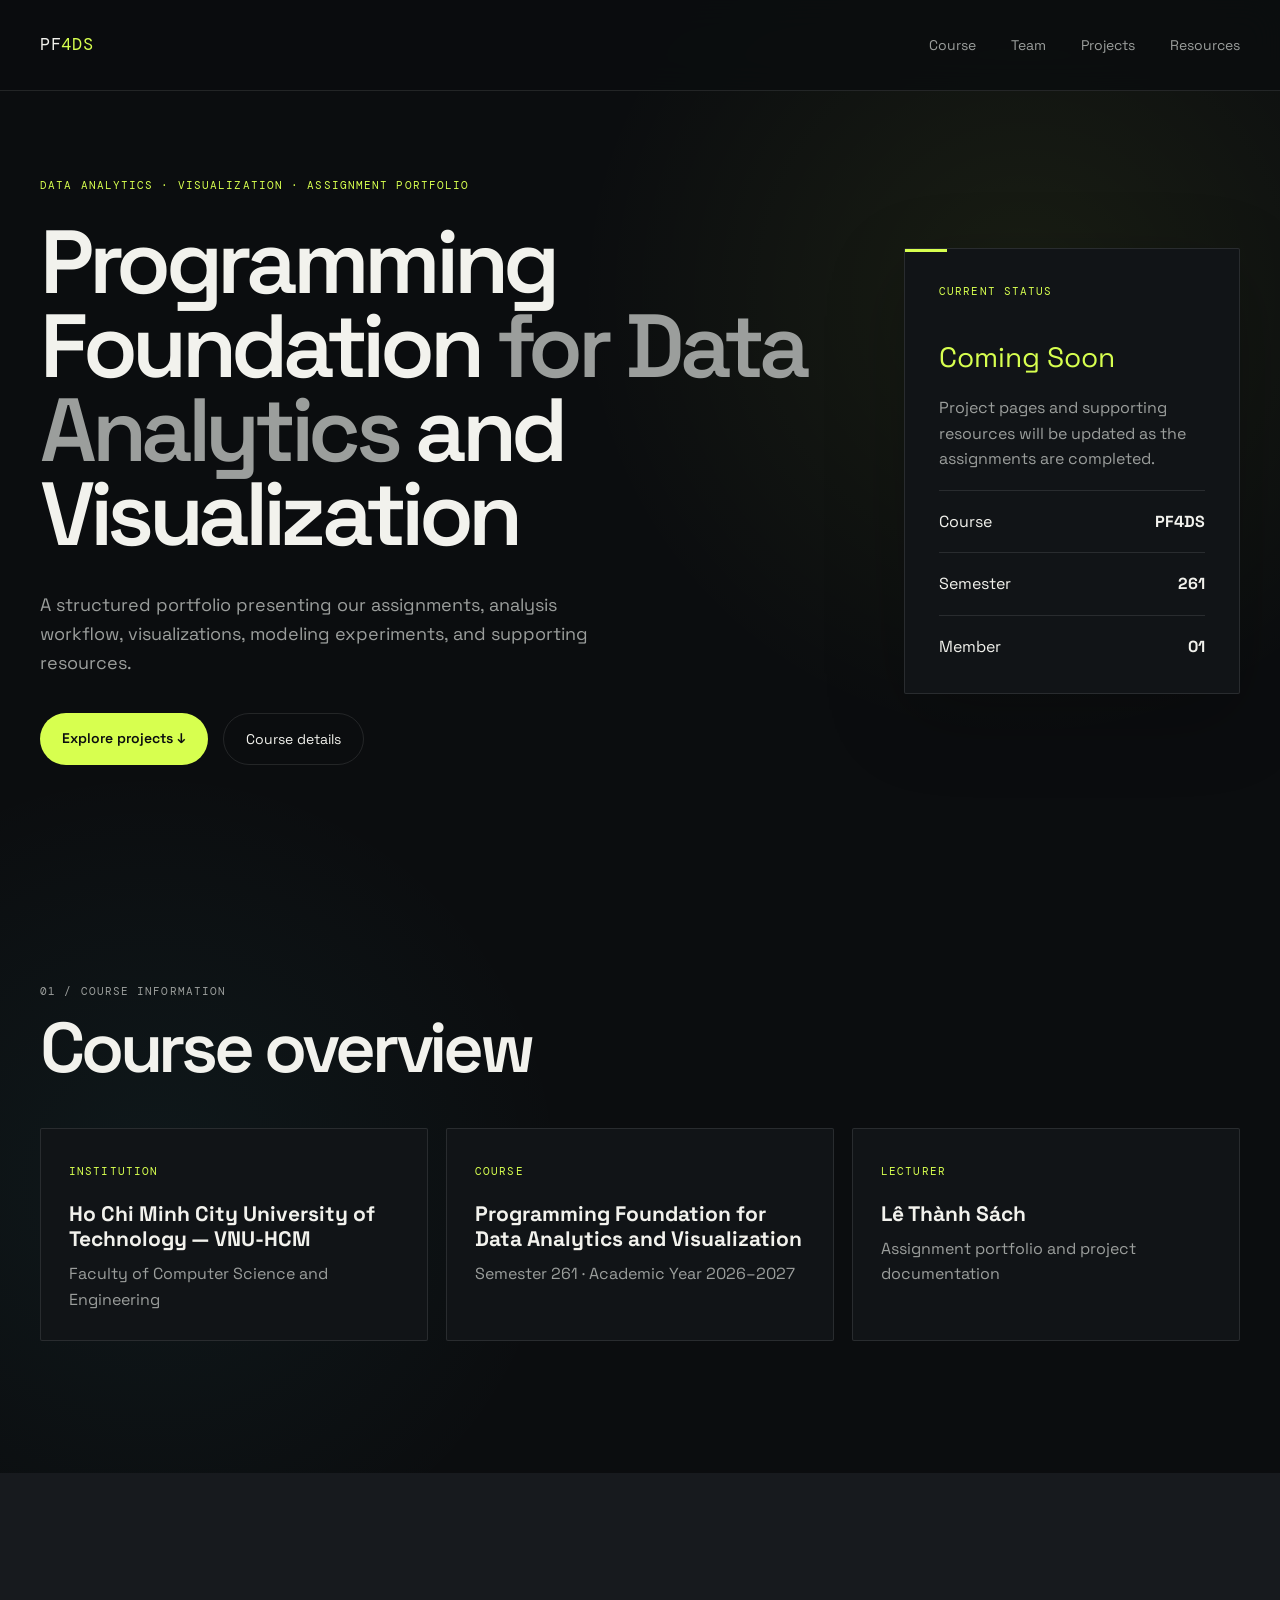
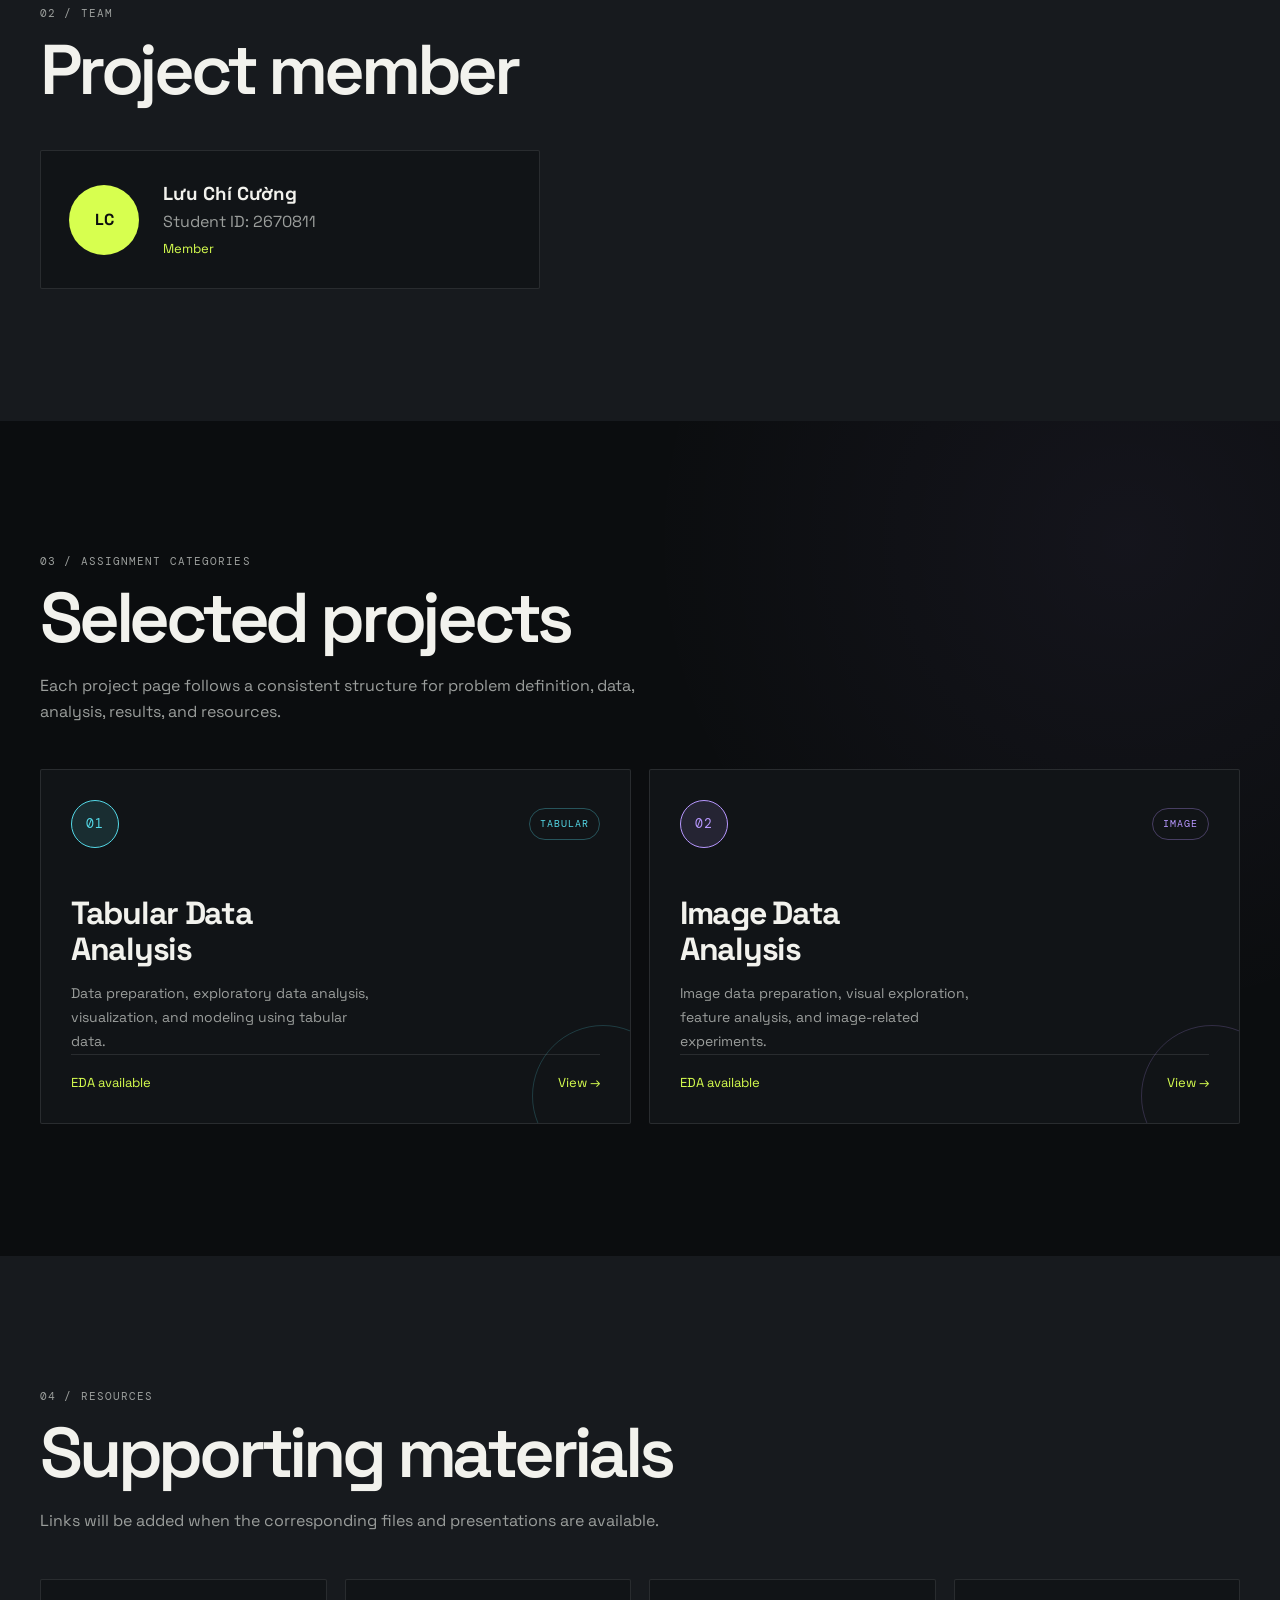
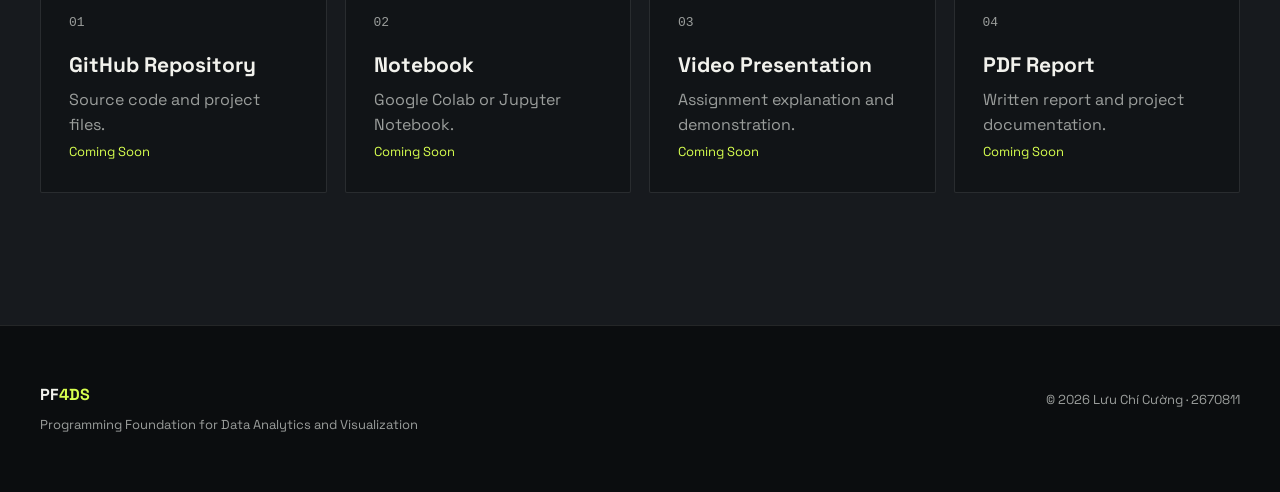
==== commit 97efc7b0: "Remove text dataset card and align project links" ====
--- a/PF4DS/index.html
+++ b/PF4DS/index.html
@@ -5,7 +5,7 @@
   <meta name="viewport" content="width=device-width, initial-scale=1.0">
   <meta name="description" content="Programming Foundation for Data Analytics and Visualization assignment portfolio.">
   <title>Programming Foundation for Data Analytics and Visualization</title>
-  <link rel="stylesheet" href="style.css?v=12">
+  <link rel="stylesheet" href="style.css?v=13">
   <script defer src="script.js"></script>
 </head>
 <body>
@@ -102,18 +102,11 @@
           <div class="project-footer"><span class="coming-soon">EDA available</span><a class="text-link" href="tabular/">View →</a></div>
         </article>
 
-        <article class="project-card reveal">
-          <div class="project-top"><span class="project-number" aria-label="Project 02">02</span><span class="project-type">TEXT</span></div>
-          <h3>Text Data Analysis</h3>
-          <p>Text preprocessing, descriptive analysis, feature extraction, and possible text-based modeling.</p>
-          <div class="project-footer"><span class="coming-soon">Coming Soon</span></div>
-        </article>
-
         <a class="project-card reveal" href="image/" aria-label="Explore the HAM10000 image dataset">
-          <div class="project-top"><span class="project-number" aria-label="Project 03">03</span><span class="project-type">IMAGE</span></div>
+          <div class="project-top"><span class="project-number" aria-label="Project 02">02</span><span class="project-type">IMAGE</span></div>
           <h3>Image Data Analysis</h3>
           <p>Image data preparation, visual exploration, feature analysis, and image-related experiments.</p>
-          <div class="project-footer"><span class="coming-soon">EDA available</span><span class="text-link">Explore dataset &rarr;</span></div>
+          <div class="project-footer"><span class="coming-soon">EDA available</span><span class="text-link">View &rarr;</span></div>
         </a>
       </div>
     </section>
--- a/PF4DS/style.css
+++ b/PF4DS/style.css
@@ -397,7 +397,7 @@
 }
 
 .project-grid {
-    grid-template-columns: repeat(3, 1fr);
+    grid-template-columns: repeat(2, minmax(0, 1fr));
     perspective: 1000px;
 }
 
